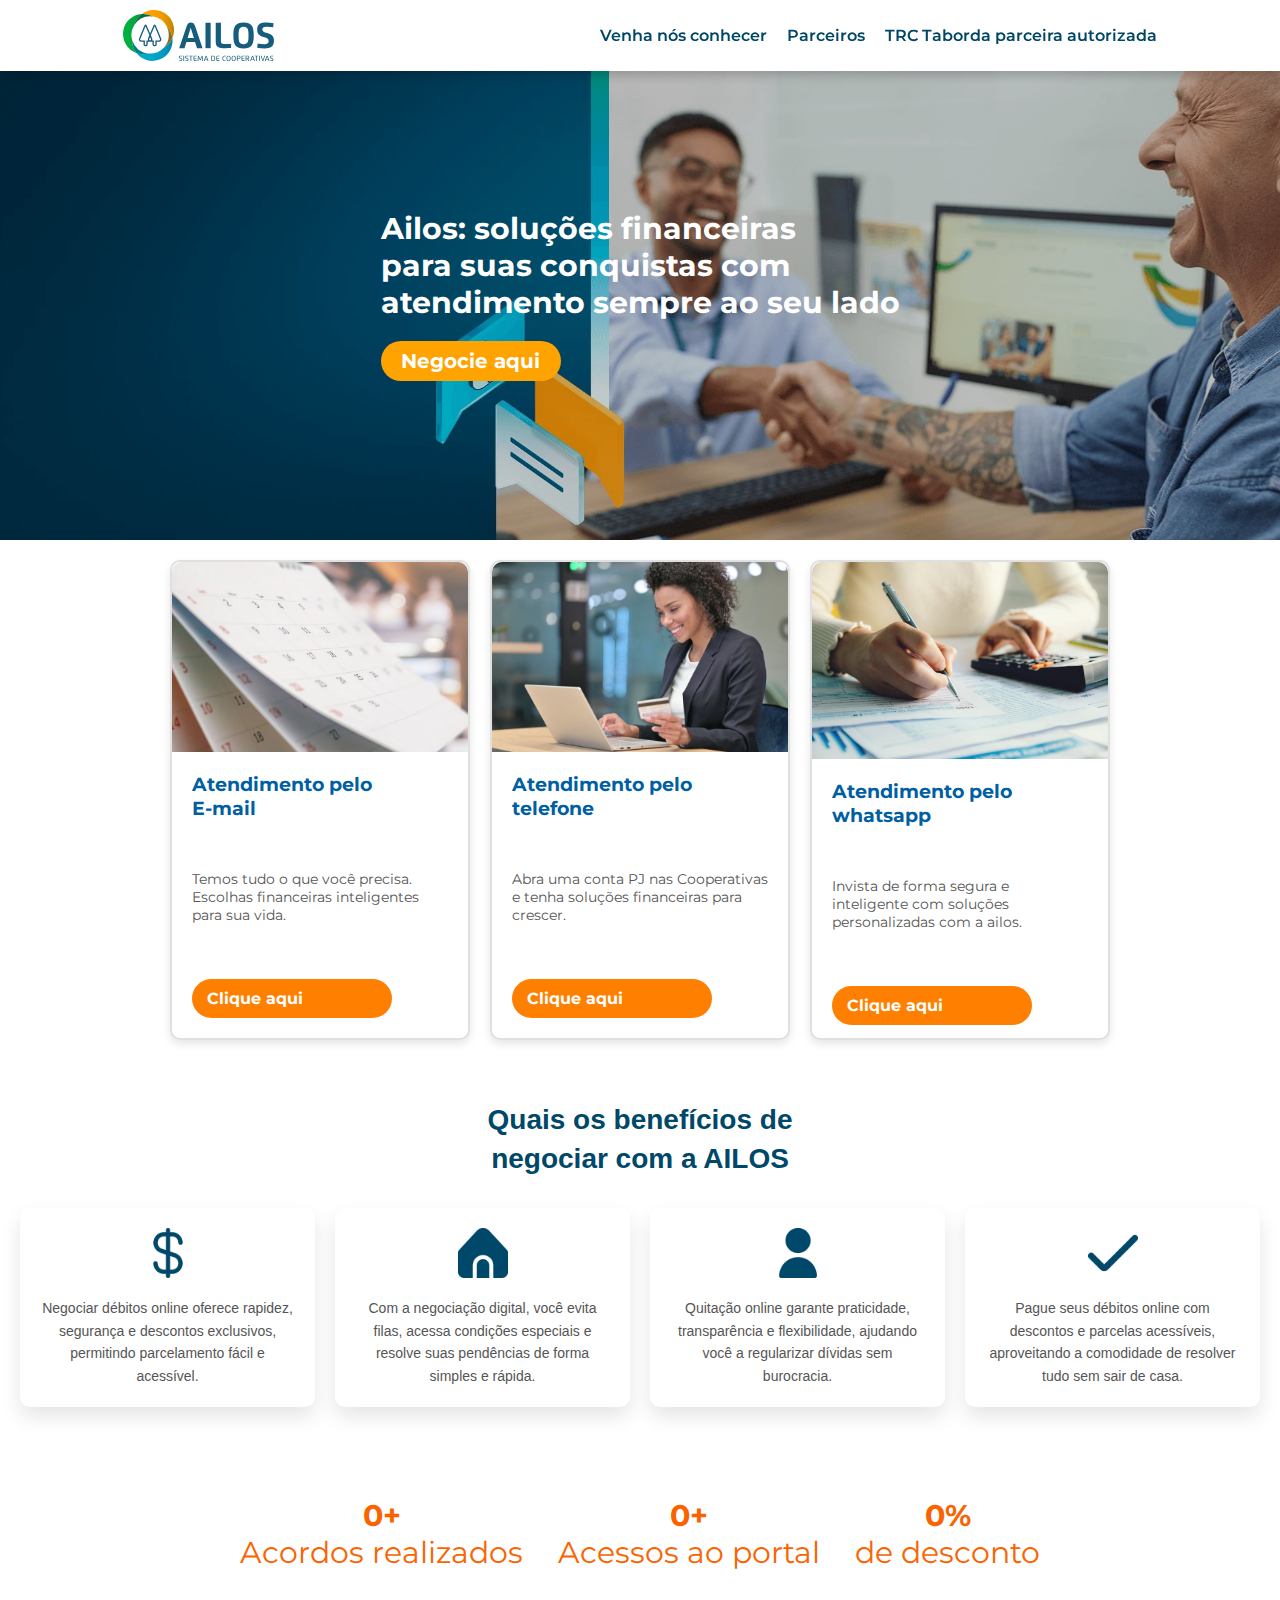
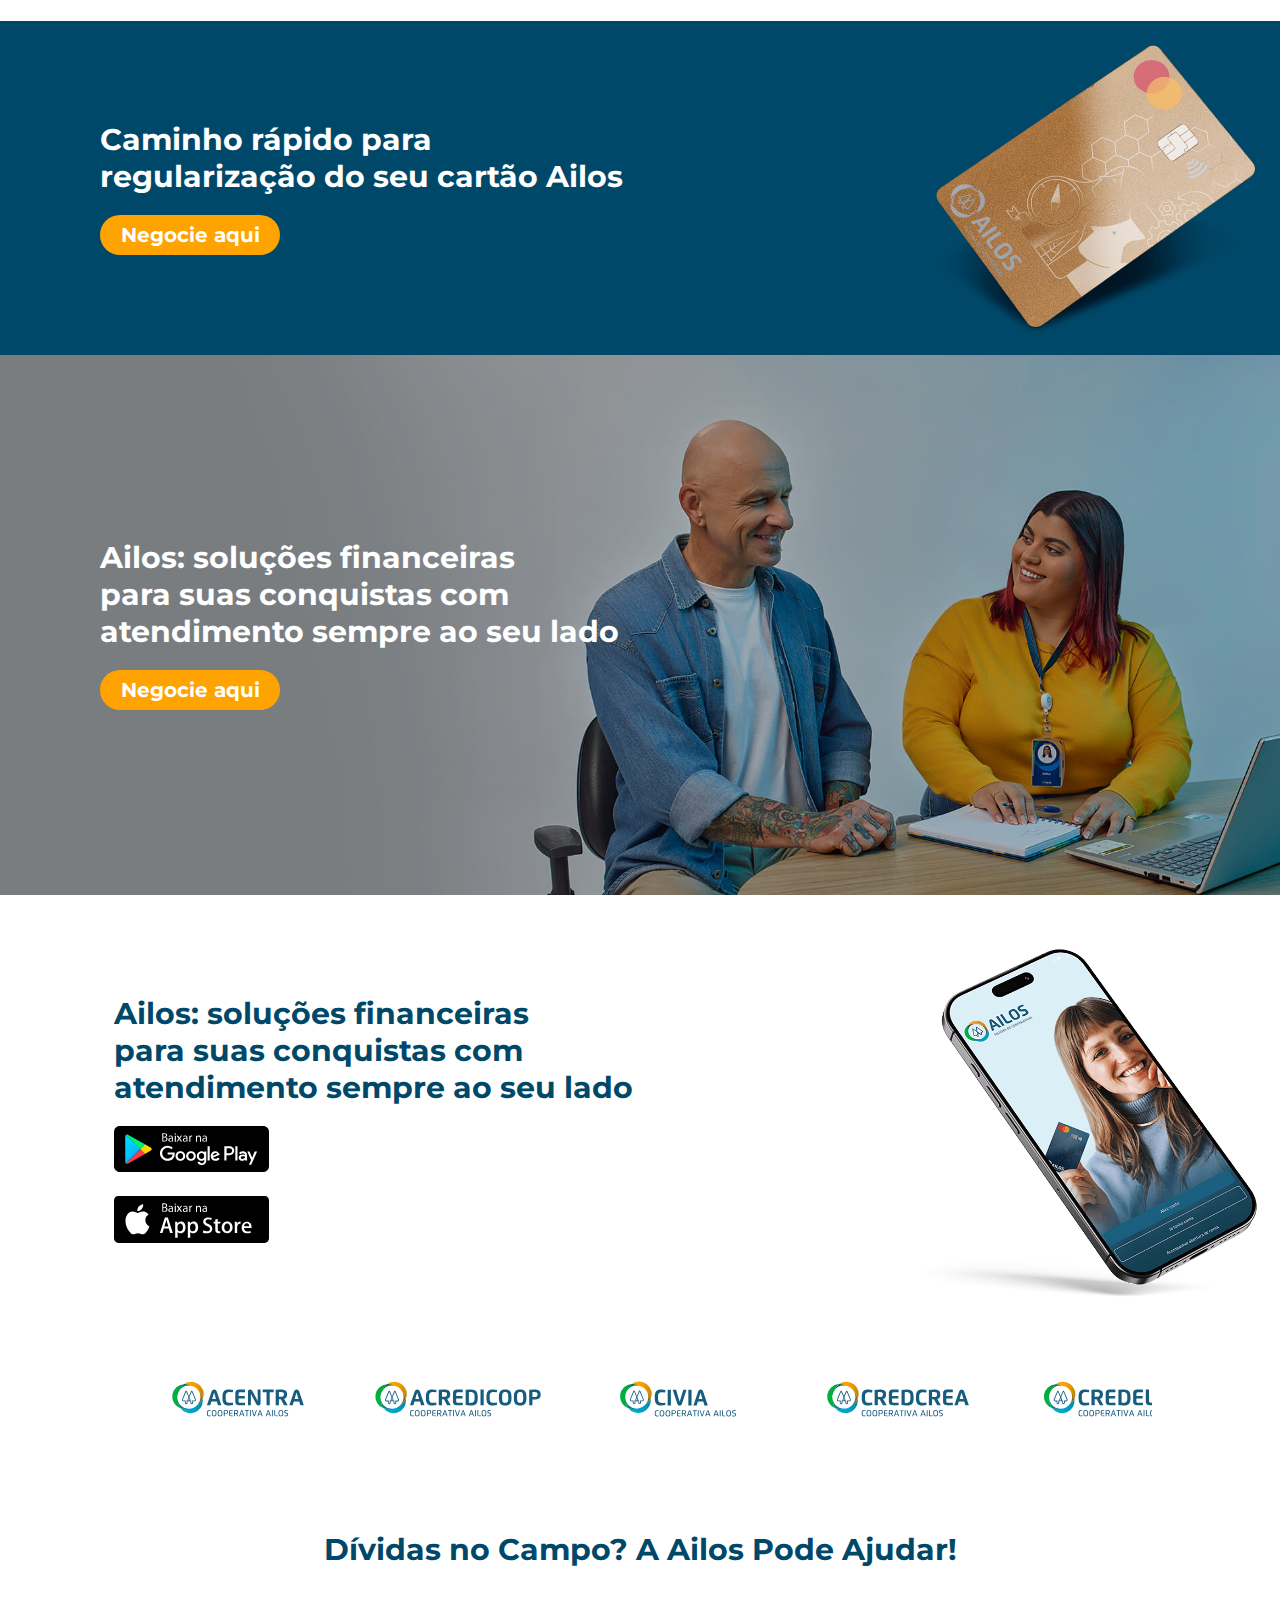
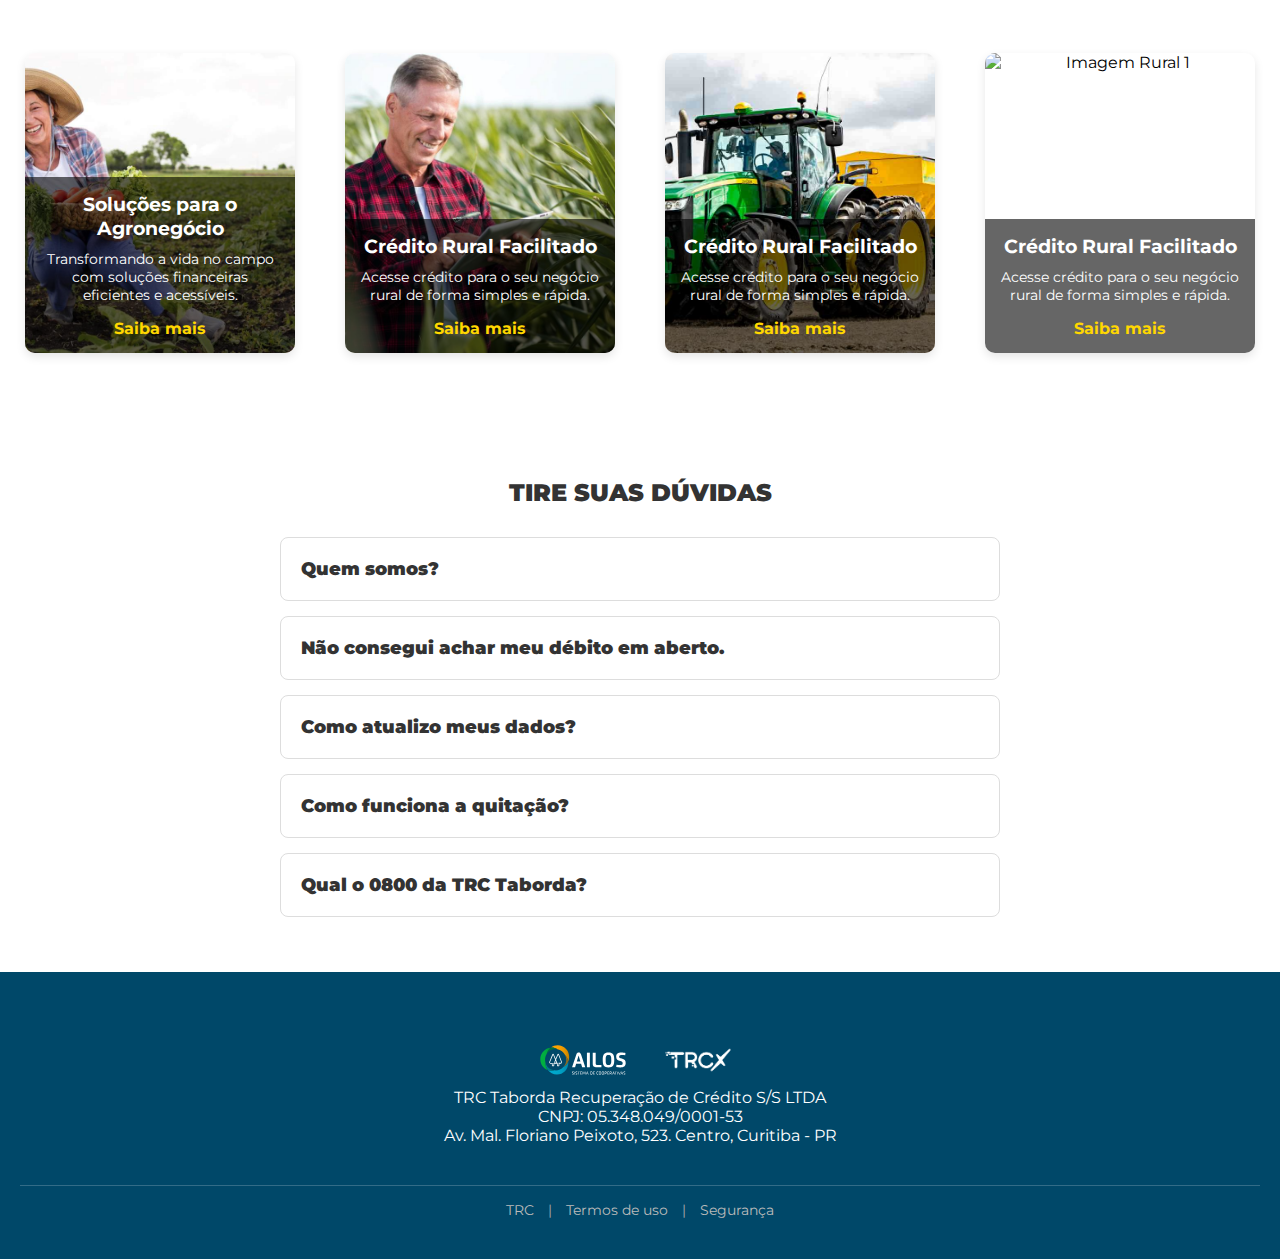
==== index.html @ efb00460 "Add files via upload" ====
<!DOCTYPE html>
<html lang="pt">
<head>
    <meta charset="UTF-8">
    <meta name="viewport" content="width=device-width, initial-scale=1.0">
    <title>Ailos</title>
    <link rel="stylesheet" href="style.css">
</head>
<body>
    <header>
        <nav class="navegation">
            <img src="./imagem/logo-ailos.svg" class="logo">
            <div class="button">
                 <a href="https://trctaborda.com.br/index">Venha nós conhecer</a>
                 <a href="https://trctaborda.com.br/index">Parceiros</a>
                 <a href="https://trctaborda.com.br/index">TRC Taborda parceira autorizada</a>
            </div>
        </nav>

        <div class="topnav">
            <img src="./imagem/logo-ailos.svg" class="logo">
            <a href="javascript:void(0);" class="icon" onclick="openMenu()">☰</a>
        </div>
        
        <div id="myLinks" class="menu-sidebar">
            <a href="javascript:void(0);" class="closebtn" onclick="closeMenu()">×</a>
            <a href="https://trctaborda.com.br/index">Venha nos conhecer</a>
            <a href="https://trctaborda.com.br/index">TRC Taborda parceiro autorizado</a>
            <a href="#">Parceiros</a>
        </div>
        
    </header>
    
    <main>

        <section>
            <div class="banner">
                <img src="./imagem/banner3.jpg" alt="Banner" class="banner-img">
                <div class="text">
                    <h1>Ailos: soluções financeiras<br> para suas conquistas com <br> atendimento sempre ao seu lado</h1>
                    <a href="./login/login.html">Negocie aqui</a>
                </div>
            </div>
        </section>

        <section class="container">
            <div class="box">
                <img src="./imagem/imagem 1.jpg" alt="Imagem 1">
                <h3>Atendimento pelo<br>
                    E-mail</h3>
                <p>Temos tudo o que você precisa. Escolhas financeiras inteligentes para sua vida.</p>
                <a href="#">Clique aqui</a>
            </div>
            <div class="box">
                <img src="./imagem/imagem 2.jpeg" alt="Imagem 2">
                <h3>Atendimento pelo telefone</h3>
                <p>Abra uma conta PJ nas Cooperativas e tenha soluções financeiras para crescer.</p>
                <a href="#">Clique aqui</a>
            </div>
            <div class="box">
                <img src="./imagem/imagem 3.jpg" alt="Imagem 3">
                <h3>Atendimento pelo whatsapp</h3>
                <p>Invista de forma segura e inteligente com soluções personalizadas com a ailos.</p>
                <a href="#">Clique aqui</a>
            </div>
        </section>

        <section class="banner-be">
            <h4>Quais os benefícios de <br> negociar com a AILOS</h4>
            <div class="vantagens-gt">
                <div class="lo1">
                    <div class="img-b">
                        <img src="./imagem/icone4.png">
                    </div>
                    <p>Negociar débitos online oferece rapidez, segurança e <br> descontos exclusivos, permitindo parcelamento fácil e acessível.</p>
                </div>
                <div class="lo1">
                    <div class="img-b">
                        <img  src="./imagem/icone2.png">
                    </div>
                    <p>Com a negociação digital, você evita filas, acessa <br> condições especiais e resolve suas pendências de forma simples e rápida.</p>
                </div>
                <div class="lo1">
                    <div class="img-b">
                        <img src="./imagem/icone3.png">
                    </div>
                    <p>Quitação online garante praticidade, transparência <br> e flexibilidade, ajudando você a regularizar dívidas sem burocracia.</p>
                </div>
                <div class="lo1">
                    <div class="img-b">
                        <img src="./imagem/icone1.png">
                    </div>
                    <p>Pague seus débitos online com descontos e parcelas <br> acessíveis, aproveitando a comodidade de resolver tudo sem sair de casa.</p>
                </div>
            </div>     
        </section>

       
         <section>
            <div class="deal-ailos">
                <div class="deal-ic">
                    <div class="deal-box">
                        <h4 data-number="15000">0+</h4>
                        <p>Acordos realizados</p>
                    </div>
                    <div class="deal-box">
                        <h4 data-number="30000">0+</h4>
                        <p>Acessos ao portal</p>
                    </div>
                    <div class="deal-box">
                        <h4 data-number="50" data-type="percentage">0%</h4>
                        <p>de desconto</p>
                    </div>
                </div>
            </div>
         </section>

        <section class="cartoes">
            <div class="textt">
               <h2>Caminho rápido para<br> regularização do seu cartão Ailos</h2>
                <a href="#site">Negocie aqui</a>
            </div>
            <img src="./imagem/Banner cartao.png">
        </section>

        <section>
            <div class="banner-desp">
                <img src="./imagem/banner emprestimo.jpg" alt="Banner" class="banner-img">
                <div class="texte">
                    <h1>Ailos: soluções financeiras<br> para suas conquistas com <br> atendimento sempre ao seu lado</h1>
                    <a href="#site">Negocie aqui</a>
                </div>
            </div>
        </section>

        <section>
            <div class="banner-mobile">
                <img src="./imagem/ailos emprestimo mobile.jpg" alt="Banner" class="banner-img">
                <div class="texte">
                    <h1>Ailos: soluções financeiras<br> para suas conquistas com <br> atendimento sempre ao seu lado</h1>
                    <a href="#site">Negocie aqui</a>
                </div>
            </div>
        </section>

        <section>
            <div class="banner-app">
                <div class="textte">
                    <h1>Ailos: soluções financeiras<br> para suas conquistas com <br> atendimento sempre ao seu lado</h1>
                    <a href="https://play.google.com/store/apps/details?id=br.coop.cecred.cecredmobile&hl=pt_BR"> 
                        <img src="imagem/googleplay.svg">
                    </a>
                    <a href="https://apps.apple.com/br/app/ailos-cooperativas-de-cr%C3%A9dito/id942967288">
                        <img src="imagem/appstore.svg">
                    </a>
                </div>
                <img src="./imagem/celular app.png" alt="Banner" class="banner-img">
            </div>
        </section>

        <section class="carousel-container">
            <div class="carousel" id="carousel">
                <img src="./imagem/ailos 1.svg">
                <img src="./imagem/ailos 2.svg">
                <img src="./imagem/ailos 3.svg">
                <img src="./imagem/ailos 4.svg">
                <img src="./imagem/ailos 5.svg">
                <img src="./imagem/ailos 6.svg">
                <img src="./imagem/ailos 7.svg">
                <img src="./imagem/ailos 8.svg">
                <img src="./imagem/ailos 9.svg">
                <img src="./imagem/ailos 10.svg">
                <img src="./imagem/ailos 11.svg">
                <img src="./imagem/ailos 12.svg">
                <!-- Duplicação para efeito infinito -->
                <img src="./imagem/ailos 1.svg">
                <img src="./imagem/ailos 2.svg">
                <img src="./imagem/ailos 3.svg">
                <img src="./imagem/ailos 4.svg">
                <img src="./imagem/ailos 5.svg">
                <img src="./imagem/ailos 6.svg">
                <img src="./imagem/ailos 7.svg">
                <img src="./imagem/ailos 8.svg">
                <img src="./imagem/ailos 9.svg">
                <img src="./imagem/ailos 10.svg">
                <img src="./imagem/ailos 11.svg">
                <img src="./imagem/ailos 12.svg">
            </div>
        </section>
        <section class="rural-section">
            <h5>Dívidas no Campo? A Ailos Pode Ajudar!</h5>
            <div class="rural">
                <div class="rural1">
                    <img src="./imagem/rural 2.jpg" alt="Imagem Rural 2">
                    <div class="overlay">
                        <h3>Soluções para o Agronegócio</h3>
                        <p>Transformando a vida no campo com soluções financeiras eficientes e acessíveis.</p>
                        <a href="#">Saiba mais</a>
                    </div>
                </div>
                <div class="rural2">
                    <img src="./imagem/rural 1.jpg" alt="Imagem Rural 1">
                    <div class="overlay">
                        <h3>Crédito Rural Facilitado</h3>
                        <p>Acesse crédito para o seu negócio rural de forma simples e rápida.</p>
                        <a href="#">Saiba mais</a>
                    </div>
                </div>
                <div class="rural3">
                    <img src="./imagem/trator1.png" alt="Imagem Rural 1">
                    <div class="overlay">
                        <h3>Crédito Rural Facilitado</h3>
                        <p>Acesse crédito para o seu negócio rural de forma simples e rápida.</p>
                        <a href="#">Saiba mais</a>
                    </div>
                </div>
                <div class="rural4">
                    <img src="./imagem/trator.png" alt="Imagem Rural 1">
                    <div class="overlay">
                        <h3>Crédito Rural Facilitado</h3>
                        <p>Acesse crédito para o seu negócio rural de forma simples e rápida.</p>
                        <a href="#">Saiba mais</a>
                    </div>
                </div>
            </div>
        </section>
        
        <section id="button-ft">
            <h4 class="button-ti"><strong>Tire suas dúvidas</strong></h4>
            
            <button class="button-pt" onclick="showContente('bt2')">
                <h2 class="txt-bu-ti"><strong>Quem somos?</strong></h2>
                <div id="bt2" class="bt-content">
                    <span class="txt-button"><strong>A TRC Taborda atua há mais de 15 anos no mercado de financeiras.</strong></span>
                </div>
            </button>
        
            <button class="button-pt" onclick="showContente('bt3')">
                <h2 class="txt-bu-ti"><strong>Não consegui achar meu débito em aberto.</strong></h2>
                <div id="bt3" class="bt-content">
                    <span class="txt-button"><strong>Entre em contato com os nossos canais de atendimento acima, e verifique seu saldo em aberto.</strong></span>
                </div>
            </button>
        
            <button class="button-pt" onclick="showContente('bt4')">
                <h2 class="txt-bu-ti"><strong>Como atualizo meus dados?</strong></h2>
                <div id="bt4" class="bt-content">
                    <span class="txt-button"><strong>Entre em contato com os nossos canais de atendimento acima, e atualize seus dados com nossos especialistas.</strong></span>
                </div>
            </button>
        
            <button class="button-pt" onclick="showContente('bt5')">
                <h2 class="txt-bu-ti"><strong>Como funciona a quitação?</strong></h2>
                <div id="bt5" class="bt-content">
                    <span class="txt-button"><strong>Nós temos proposta para pagamento a vista. Entre em contato com nossos canais de atendimento acima e verifique com nossos especialistas.</strong></span>
                </div>
            </button>
        
            <button class="button-pt" onclick="showContente('bt6')">
                <h2 class="txt-bu-ti"><strong>Qual o 0800 da TRC Taborda?</strong></h2>
                <div id="bt6" class="bt-content">
                    <span class="txt-button"><strong>Nosso 0800 se encontra na caixinha acima.</strong></span>
                </div>
            </button>
        </section>
    </main>

    <footer>
        <section class="footer-container">
            <div class="footer-section">
                <div class="footer-logos">
                    <img src="./imagem/ailos rodape.svg" alt="Logo 1" >
                    <img src="./imagem/TRCX.png" alt="Logo 2">
                </div>
                <p>TRC Taborda Recuperação de Crédito S/S LTDA</p>
                <p>CNPJ: 05.348.049/0001-53</p>
                <p>Av. Mal. Floriano Peixoto, 523. Centro, Curitiba - PR</p>
            </div>
        </section>
        
        <section class="footer-bottom">
            <p><a href="https://trctaborda.com.br/">TRC</a> | <a href="https://trctaborda.com.br/termos-de-uso">Termos de uso</a> | <a href="https://trctaborda.com.br/politica-de-privacidade">Segurança</a></p>
        </section>
    </footer> 

    <script src="./javascript/index.js"></script>
</body>
</html>
---- style.css ----
@import url('https://fonts.googleapis.com/css2?family=Montserrat:ital,wght@0,100..900;1,100..900&display=swap');

* {
    margin: 0;
    padding: 0;
    box-sizing: border-box;
}

body {
    padding: 0;
    width: 100%;
    overflow-x: hidden;
}

.navegation{
    display: flex;
    justify-content: space-around;
    align-items: center;
    gap: 100px;
    padding: 10px;
    box-shadow: 0 4px 10px rgba(0, 0, 0, 0.2);
    position: fixed;
    z-index: 1000;
    background-color: #fff;
    width: 100%;
}

.logo{
    width: 12%;
}

.button {
    display: flex;
    gap: 20px;
}

.navegation a{
    text-decoration: none;
    font-weight: 600;
    color: #004666;
    font-family: 'Montserrat', Arial, sans-serif;

}

.navegation a:hover{
    color: #df9200;
    transition: 0.3s;
}


.banner {
    position: relative;
    display: flex;
    align-items: center;
    justify-content: center;
    color: white;
    height: 60vh;
    overflow: hidden;
    padding-top: 50px;
}

.banner img {
    position: absolute;
    width: 100%;
    height: 100%;
    object-fit: cover;
    z-index: -1;
}

/* Filtro escuro na imagem */
.banner::before {
    content: '';
    position: absolute;
    top: 0;
    left: 0;
    width: 100%;
    height: 100%;
    background-color: rgba(0, 0, 0, 0.2); /* Cor preta com opacidade */
    z-index: 0;
}

.text {
    display: flex;
    flex-direction: column;
    gap: 20px;
    color: #fff;
    font-family: 'Montserrat', Arial, sans-serif;
    padding: 100px;
    z-index: 1; /* Garante que o texto e os links apareçam sobre a imagem e o filtro */
}

.text h1 {
    font-size: 30px;
}

.text a {
    display: flex;
    color: #fff;
    border-radius: 20px;
    background-color: #ffa300;
    text-decoration: none;
    width: 180px;
    height: 40px;
    align-items: center;
    justify-content: center;
    font-weight: bold;
    font-size: 20px;
}

.text a:hover {
    background-color: #0e9bdd;
}

.banner-be {
    padding: 40px 20px;
    text-align: center;
    border-radius: 10px;
}

.banner-be h4 {
    font-family: 'Arial', sans-serif;
    font-size: 28px;
    font-weight: 600;
    color: #004869;
    margin-bottom: 30px;
    line-height: 1.4;
}

.vantagens-gt {
    display: grid;
    grid-template-columns: repeat(auto-fit, minmax(250px, 1fr));
    gap: 20px;
    justify-items: center;
}

.lo1 {
    background-color: #ffffff;
    padding: 20px;
    border-radius: 10px;
    box-shadow: 0 10px 20px rgba(0, 0, 0, 0.1);
    width: 100%;
    text-align: center;
    transition: transform 0.3s ease-in-out;
}

.lo1:hover {
    transform: translateY(-10px);
}

.img-b img {
    max-width: 50px;
    margin-bottom: 15px;
}

.lo1 p {
    font-family: 'Arial', sans-serif;
    font-size: 14px;
    color: #555;
    line-height: 1.6;
}

.lo1 p br {
    display: none; 
}


.cartoes{
    display: flex;
    align-items: center;
    justify-content: space-between;
    background-color: #004869;
    gap: 150px;
}

.cartoes img{
    width: 30%;
    transition: transform 0.5s ease;
}

.cartoes img:hover{
    transform: rotateY(360deg);
    transition: 1.0s;
}

.textt{
    display: flex;
    flex-direction: column;
    gap: 20px;
    color: #fff;
    font-family: 'Montserrat', Arial, sans-serif;
    padding: 100px;
}


.textt h2{
    font-size: 30px;
}

.textt a{
    display: flex;
    color: #fff;
    border-radius: 20px;
    background-color: #ffa300;
    text-decoration: none;
    width: 180px;
    height: 40px;
    align-items: center;
    justify-content: center;
    font-weight: bold;
    font-size: 20px;
}

.textt a:hover{
    background-color: #0e9bdd;
    transition: 0.3s;
}


footer {
    background: #004869;
    color: #fff;
    padding: 40px 20px;
    font-family: 'Montserrat', Arial, sans-serif;
  }
  
  .footer-container {
    display: flex;
    flex-wrap: wrap;
    justify-content: space-between;
    max-width: 1200px;
    text-align: center;
    margin: auto;
    padding-bottom: 20px;
  }
  
  .footer-section {
    flex: 1;
    min-width: 250px;
    margin: 20px;
  }
  
  .footer-section h3 {
    font-size: 16px;
    margin-bottom: 10px;
    color: #f39c12;
  }
  
  .footer-section ul {
    list-style: none;
    padding: 0;
  }
  
  .footer-section ul li {
    margin: 6px 0;
  }
  
  .footer-section ul li a {
    color: #bbb;
    text-decoration: none;
    transition: 0.3s;
  }
  
  .footer-section ul li a:hover {
    color: #f39c12;
  }
  
  .footer-logos {
    display: flex;
    justify-content: center;
    gap: 15px;
    align-items: center;
  }
  
  .footer-logos img {
    width: 100px;
    height: auto;
    transition: transform 0.3s ease-in-out;
  }
  
  .footer-logos img:hover {
    transform: scale(1.1);
  }
  
  .footer-bottom {
    text-align: center;
    padding-top: 15px;
    border-top: 1px solid rgba(255, 255, 255, 0.2);
    font-size: 14px;
    color: #aaa;
  }
  
  .footer-bottom a {
    color: #bbb;
    text-decoration: none;
    margin: 0 10px;
    transition: 0.3s;
  }
  
  .footer-bottom a:hover {
    color: #f39c12;
  }
  .carousel-container {
    position: relative;
    width: 80%;
    margin: auto;
    overflow: hidden;
}
.carousel {
    display: flex;
    transition: transform 0.5s ease-in-out;
    will-change: transform;
}
.carousel img {
    width: 200px;
    margin: 10px;
    border-radius: 10px;
    flex-shrink: 0;
}

.container {
    display: flex;
    flex-wrap: wrap;
    justify-content: center;
    align-items: center;
    gap: 20px;
    padding: 20px;
    font-family: 'Montserrat', Arial, sans-serif;

}
.box {
    background: white;
    border-radius: 10px;
    overflow: hidden;
    box-shadow: 0 4px 8px rgba(0, 0, 0, 0.1);
    text-align: left;
    border: 2px solid #e0e0e0;
    width: 300px;
    height: 480px;
    min-width: 300px;
    display: flex;
    flex-direction: column;
}
.box img {
    width: 100%;
    height: 200px;
    object-fit: cover;
    border-top-left-radius: 10px;
    border-top-right-radius: 10px;
}
.box-content {
    padding: 20px;
}
.box h3 {
    color: #005fa3;
    margin: 0 0 10px;
    font-size: 1.2em;
    padding: 20px;
}
.box p {
    color: #555;
    font-size: 14px;
    margin-bottom: 15px;
    padding: 20px;

}
.box a {
    display: inline-block;
    padding: 10px 15px;
    background-color: #ff7f00;
    color: #fff;
    border-radius: 40px;
    text-decoration: none;
    font-weight: bold;
    font-family: 'Montserrat', Arial, sans-serif;
    display: flex;
    width: 200px;
    margin: 20px;

}
.box a:hover {
    background-color: #004869;
    color: white;
    transition: 0.3s;
}

.rural-section {
    padding: 40px 0;
    text-align: center;
    font-family: 'Montserrat', Arial, sans-serif;

}

.rural {
    display: flex;
    justify-content: center;
    align-items: center;
    gap: 50px;
    flex-wrap: wrap;
    margin-top: 20px;
    transition: transform 0.3s ease; 
    padding: 25px;

}

.rural1, .rural2, .rural3, .rural4 {
    position: relative;
    flex: 1;
    max-width: 40%; 
    height: 300px;  
    border-radius: 10px;
    overflow: hidden;
    box-shadow: 0 4px 10px rgba(0, 0, 0, 0.1);
    margin-bottom: 20px; 
    transition: transform 0.3s ease;  

}

.rural1 img, .rural2 img, .rural3 img, .rural4 img {
    width: 100%;
    height: 100%;
    object-fit: cover;  
    display: block;
    transition: transform 0.3s ease;  
}

.overlay {
    position: absolute;
    bottom: 0;
    left: 0;
    right: 0;
    background: rgba(0, 0, 0, 0.6);
    color: white;
    padding: 15px;
    text-align: center;
    width: 100%;
}

.overlay h3 {
    font-size: 1.2rem;
    margin-bottom: 10px;
    font-weight: bold;
}

.overlay p {
    font-size: 0.9rem;
    margin-bottom: 15px;
}

.overlay a {
    color: #ffd700;
    font-weight: bold;
    text-decoration: none;
    font-size: 1rem;
    transition: color 0.3s ease;
}

.overlay a:hover {
    color: #004869;
}

.rural1:hover, .rural2:hover, .rural3:hover, .rural4:hover {
    transform: scale(1.05); 
    transition: 1.0s;
}

.rural1:hover img, .rural2:hover img, .rural3:hover img, .rural4:hover img {
    transform: scale(1.1);  
    transition: 1.0s;

}

.rural-section h5{
    color: #004869;
    font-size: 30px;
    font-family: 'Montserrat', Arial, sans-serif;
    padding: 40px;

}


.deal-ailos {
    display: flex;
    align-items: center;
    justify-content: center;
    height: auto;
    padding: 50px;
    /* box-shadow: -1px 3px 13px -6px; */
}

.deal-ic {
    display: flex;
    justify-content: center;
    align-items: center;
    color: white;
    font-size: 30px;
    gap: 35px;
    height: auto;
    flex-wrap: wrap;
    text-align: center;
}

.deal-box {
    color: #fa6300;
    border-radius: 25px;
    font-family: 'Montserrat', Arial, sans-serif;

}

.deal-box:hover{
    color: #004869;
}


::-webkit-scrollbar {
    width: 12px; 
    height: 12px; 
}

::-webkit-scrollbar-thumb {
    background-color: #f39c12; 
}

::-webkit-scrollbar-track {
    background-color: #f1f1f1; 
}

::-webkit-scrollbar-thumb:hover {
    background-color: #004869;
}

.banner-desp {
    position: relative;
    display: flex;
    align-items: center;
    justify-content: space-between;
    color: white;
    height: 60vh;
    overflow: hidden;
}

.banner-desp img {
    position: absolute;
    width: 100%;
    height: 100%;
    object-fit: cover;
    z-index: -1;
}

.banner-desp::before {
    content: '';
    position: absolute;
    top: 0;
    left: 0;
    width: 100%;
    height: 100%;
    background-color: rgba(0, 0, 0, 0.2); 
}

.texte {
    display: flex;
    flex-direction: column;
    gap: 20px;
    color: #fff;
    font-family: 'Montserrat', Arial, sans-serif;
    padding: 100px;
    z-index: 1; 
}

.texte h1 {
    font-size: 30px;
}

.texte a {
    display: flex;
    color: #fff;
    border-radius: 20px;
    background-color: #ffa300;
    text-decoration: none;
    width: 180px;
    height: 40px;
    align-items: center;
    justify-content: center;
    font-weight: bold;
    font-size: 20px;
}

.texte a:hover {
    background-color: #0e9bdd;
}

.banner-mobile {
    position: relative;
    display: flex;
    align-items: center;
    justify-content: center;
    color: white;
    height: 60vh;
    overflow: hidden;
}

.banner-mobile img {
    position: absolute;
    width: 100%;
    height: 100%;
    object-fit: cover;
    z-index: -1;
}

.banner-mobile::before {
    content: '';
    position: absolute;
    top: 0;
    left: 0;
    width: 100%;
    height: 100%;
    background-color: rgba(0, 0, 0, 0.2); 
}

.banner-app{
    display: flex;
    align-items: center;
    justify-content: center;
    background-color: #fff;
    gap: 150px;
}

.banner-app img{
    width: 30%;
    transition: transform 0.5s ease;
}

.textte{
    display: flex;
    flex-direction: column;
    gap: 20px;
    color: #004869;
    font-family: 'Montserrat', Arial, sans-serif;
    padding: 100px;
}


.textte h1{
    font-size: 30px;
}
/* 
.textte a{
    display: flex;
    color: #fff;
    border-radius: 20px;
    background-color: #ffa300;
    text-decoration: none;
    width: 180px;
    height: 40px;
    align-items: center;
    justify-content: center;
    font-weight: bold;
    font-size: 20px;
} */

.textte a:hover{
    transform: scale(1.05); 
    transition: 1.0s;
}

.banner-app img{
    transition: transform 0.5s ease;

}


.banner-app img:hover {
    transform: scale(1.1);
    transition: transform 0.3s ease;
} 

/* Estilizando a seção de botão */
#button-ft {
    padding: 40px;
    border-radius: 10px;
    max-width: 800px;
    margin: 0 auto;
    font-family: 'Montserrat', Arial, sans-serif;

}

.button-ti {
    text-align: center;
    margin-bottom: 30px;
    font-size: 24px;
    color: #333;
    font-weight: bold;
    text-transform: uppercase;
}

.button-pt {
    width: 100%;
    background-color: #ffffff;
    border: 1px solid #ddd;
    padding: 20px;
    margin-bottom: 15px;
    border-radius: 8px;
    text-align: left;
    cursor: pointer;
    transition: all 0.3s ease;
}

.button-pt:hover {
    background-color: #f0f0f0;
    border-color: #ccc;
}

.txt-bu-ti {
    font-size: 18px;
    font-weight: bold;
    color: #333;
    font-family: 'Montserrat', Arial, sans-serif;

}

.bt-content {
    display: none;
    margin-top: 10px;
    font-size: 14px;
    color: #555;
}

.txt-button {
    font-size: 16px;
    color: #333;
    font-family: 'Montserrat', Arial, sans-serif;

}

.bt-content.show {
    display: block;
}

button:focus {
    outline: none;
    box-shadow: 0 0 5px #fa6300;
}

.topnav {
    background-color: #ffffff; 
    overflow: hidden;
    display: flex;
    justify-content: space-between;
    align-items: center;
    padding: 10px;
    position: fixed;
    z-index: 1000;
    width: 100%; 
  }
  
  .icon {
    font-size: 30px;
    color: #fa6300;
    cursor: pointer;
    text-decoration: none; 
    border: none;
    background: none; 
    outline: none; 
  }
  
  .menu-sidebar {
    height: 100%;
    width: 250px; 
    position: fixed;
    top: 0;
    left: -250px; 
    background-color: #fa6300;
    overflow-x: hidden;
    transition: left 0.4s ease-in-out, opacity 0.4s ease-in-out; 
    padding-top: 60px;
    display: flex;
    flex-direction: column;
    gap: 15px;
    z-index: 1000;
    opacity: 0; 
    visibility: hidden; 
  }
  
  .menu-sidebar a {
    padding: 10px 20px;
    text-decoration: none;
    font-size: 20px;
    color: #fff;
    display: block;
    transition: 0.3s;
    font-family: "Montserrat", sans-serif;
  }
  
  .closebtn {
    font-size: 36px;
    color: #fa6300;
    text-align: center;
    cursor: pointer;
  }
  
  .menu-sidebar.open {
    left: 0; 
    opacity: 1; 
    visibility: visible; 
  }
  

@media (min-width:1300px){
    .topnav{
        display: none;
    }

    .banner-mobile{
        display: none;
    }

}

@media (min-width: 1025px) and (max-width:1299px){
    .topnav{
        display: none;
    }

    .banner-mobile{
        display: none;
    }

  
}

@media  (min-width: 769px) and (max-width:1024px){
    .topnav{
        display: none;
    }

    .banner-mobile{
        display: none;
    }
    
    
}

@media (max-width: 768px) {
    .rural {
        flex-direction: column;
        align-items: center;
    }

    .rural1, .rural2, .rural3, .rural4 {
        max-width: 80%;
        height: 250px;  
    }

    .box {
        width: 100%;
    }

    #button-ft {
        padding: 20px;
    }

    .button-ti {
        font-size: 20px;
    }

    .button-pt {
        padding: 15px;
    }

    .txt-bu-ti {
        font-size: 16px;
    }

    #button-ft {
        padding: 20px;
    }

    .button-ti {
        font-size: 20px;
    }

    .button-pt {
        padding: 15px;
    }

    .txt-bu-ti {
        font-size: 16px;
    }

    .navegation{
        display: none;
    }

    .cartoes{
        flex-direction: column;
    }

    .cartoes img{
        width: 100%;
    }

    .banner-desp{
        display: none;
    }

    .banner-app{
        flex-direction: column;
    }

    .banner-app img{
        width: 100%;
    }

}

@media (max-width: 480px) {
    .text{
        padding: 35px;
    }

    .textt{
        padding: 35px;
    }

    .texte{
        padding: 35px;
    }

    .textte{
        padding: 35px;
    }

    .textte a{
        padding: 35px;
    }
}
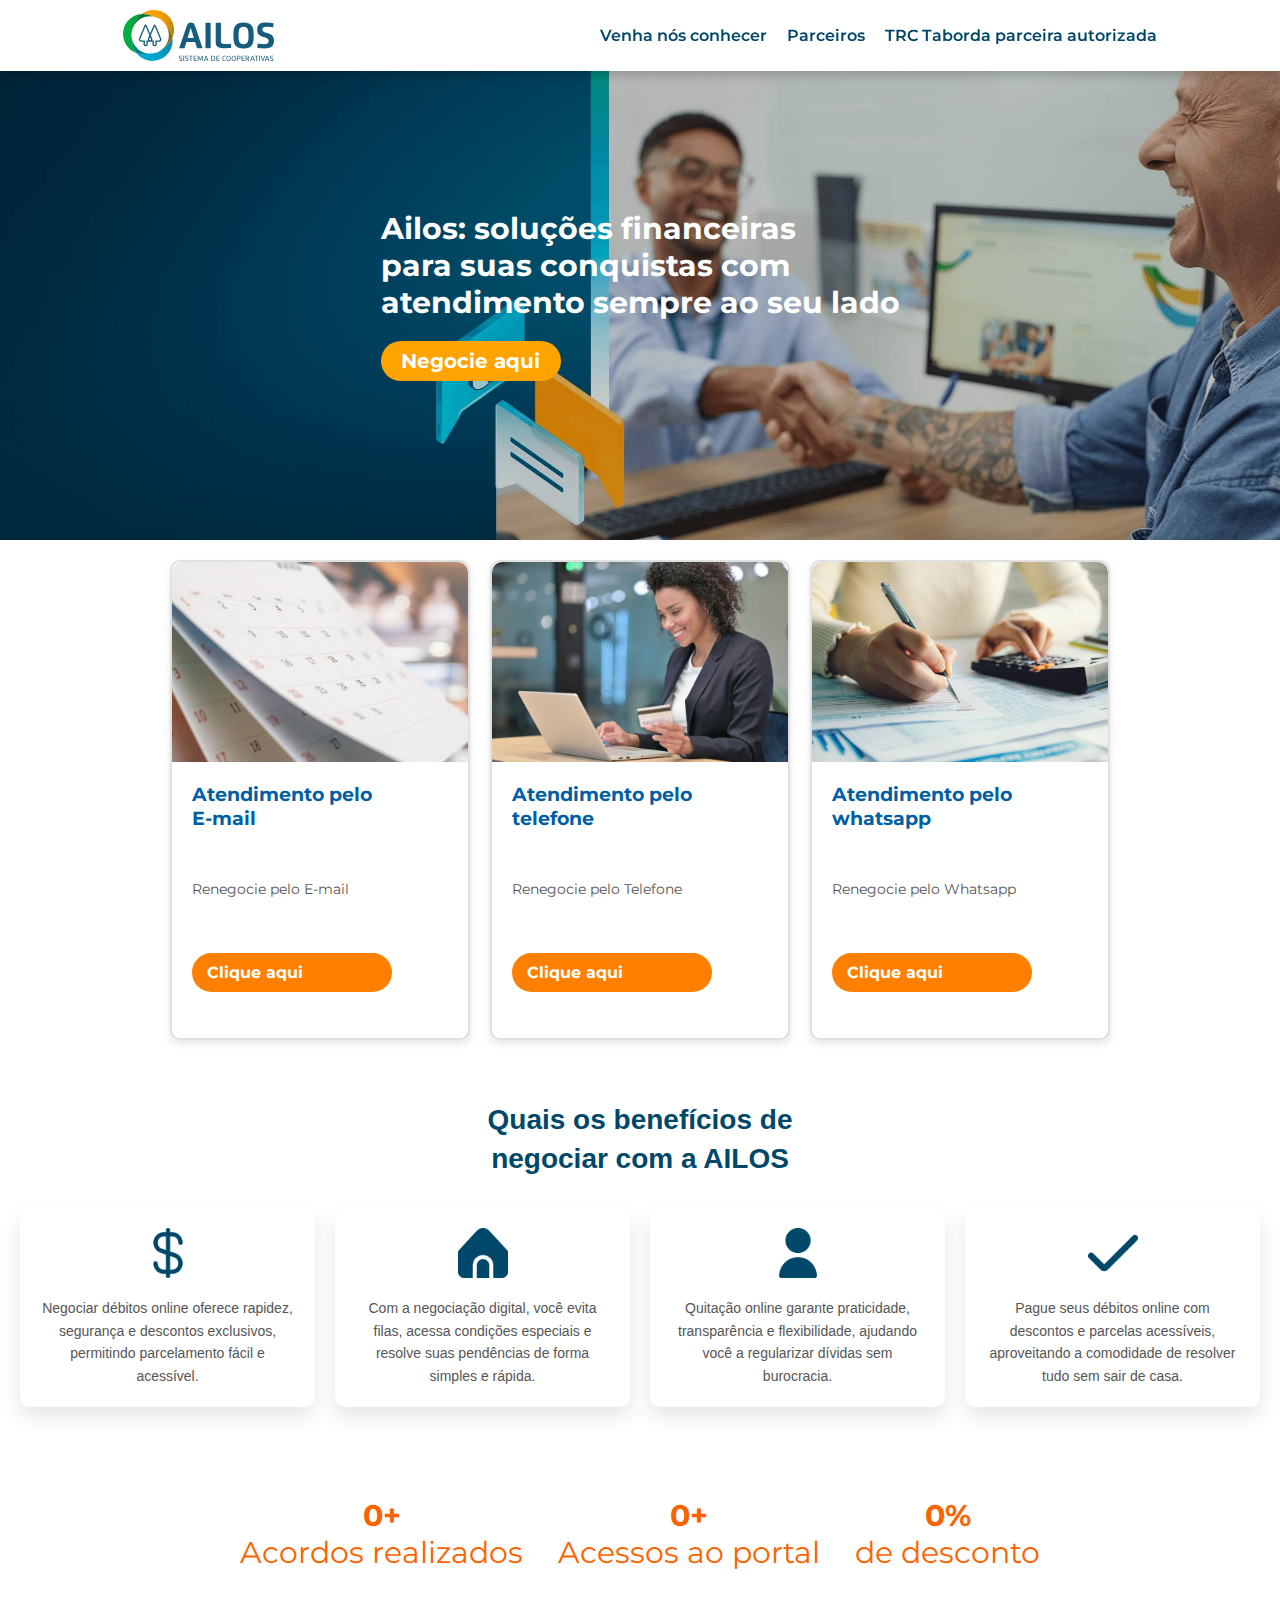
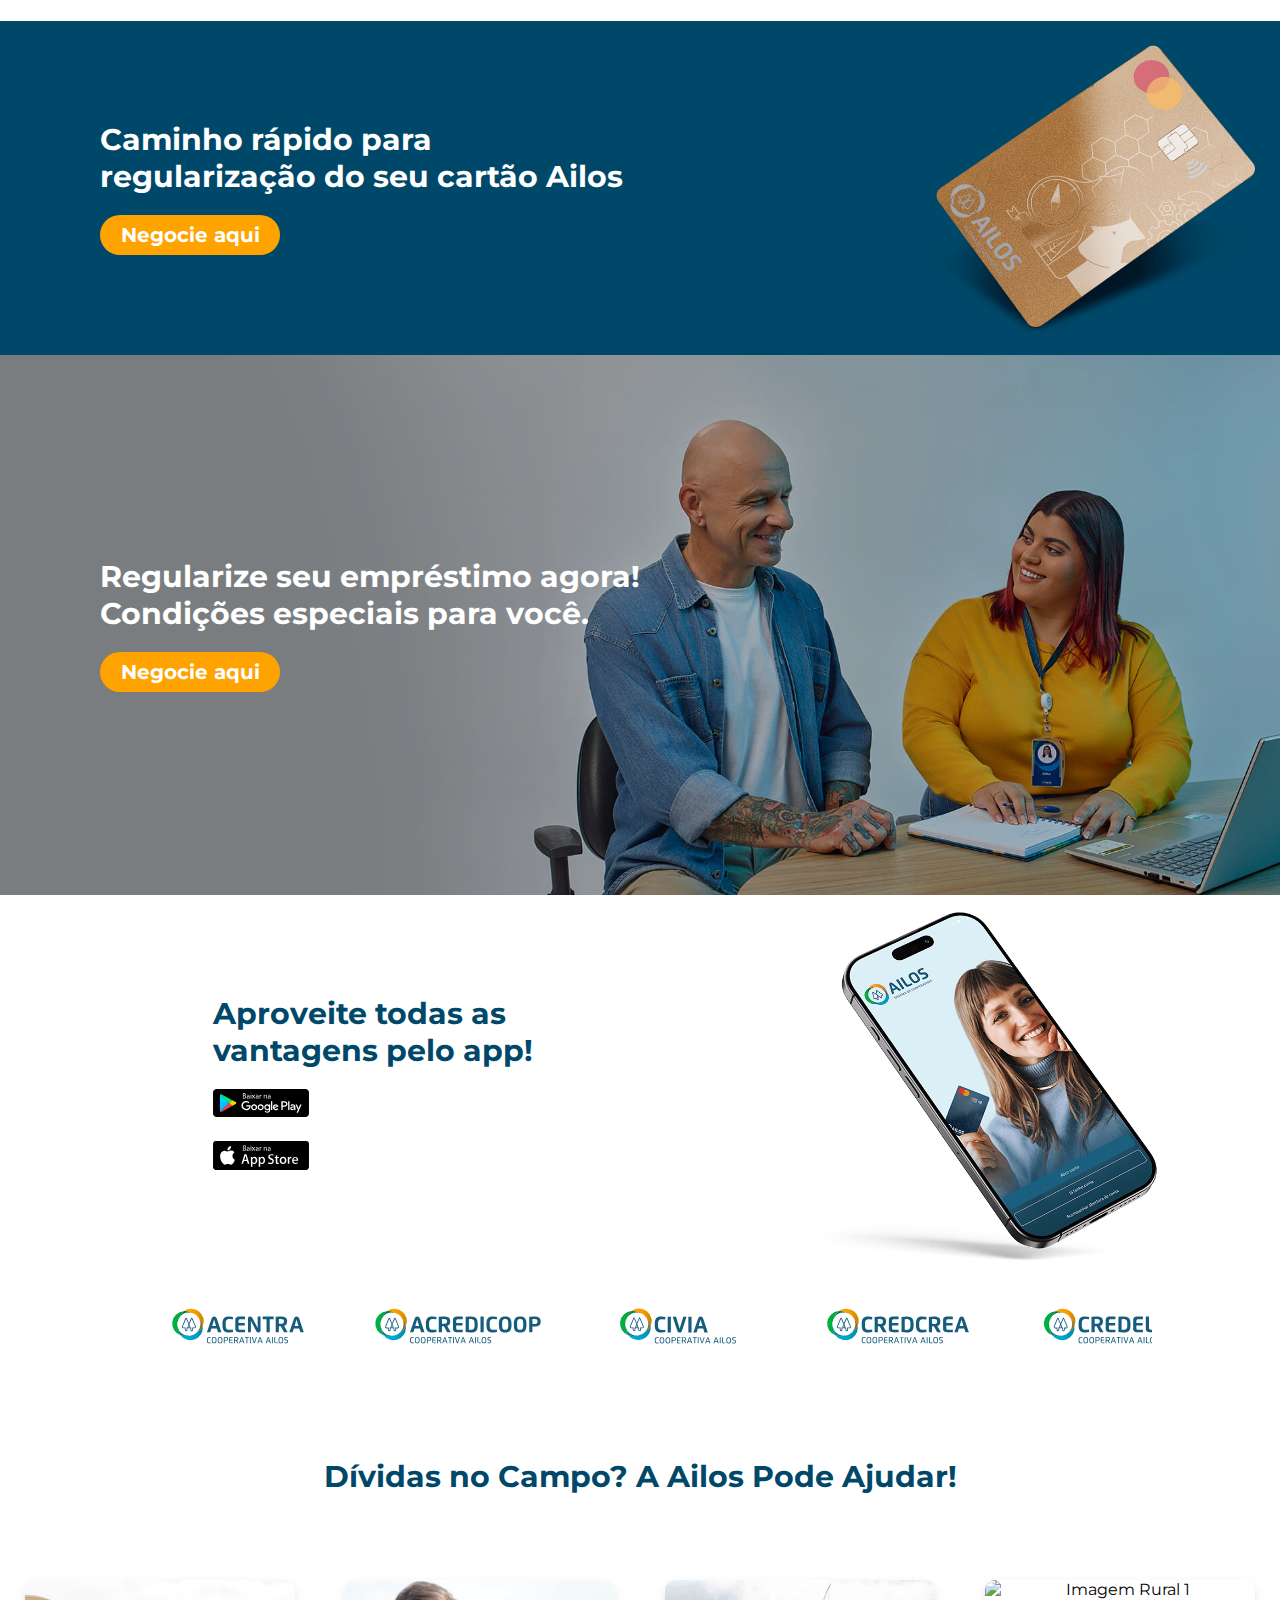
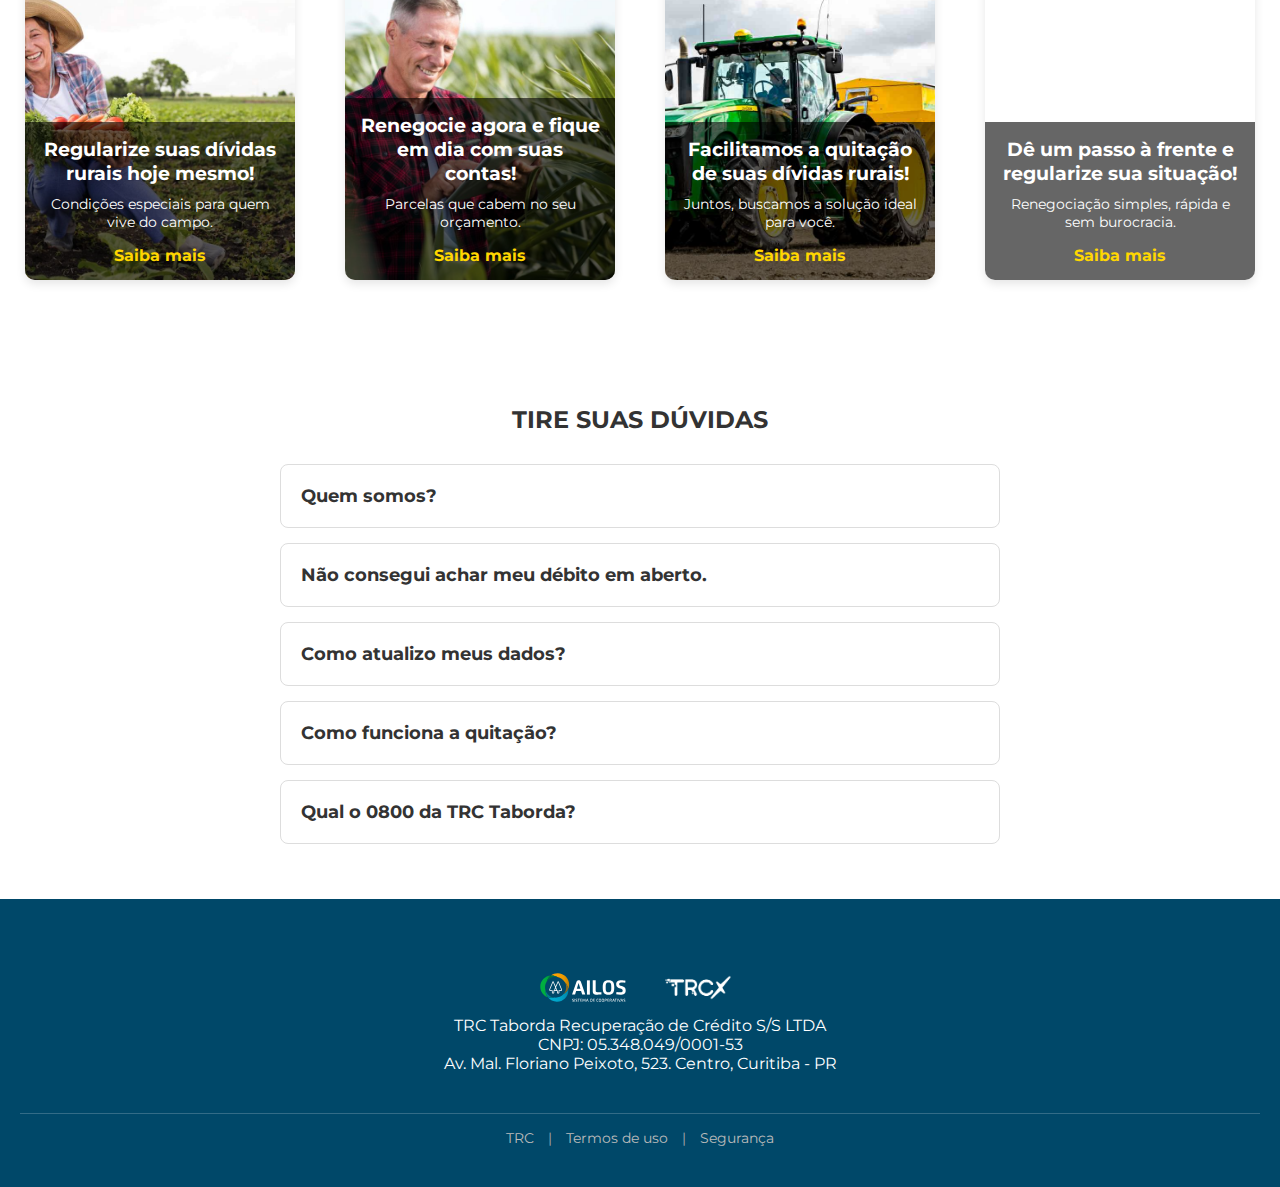
==== commit b49165cd: "Add files via upload" ====
--- a/index.html
+++ b/index.html
@@ -38,7 +38,8 @@
                 <img src="./imagem/banner3.jpg" alt="Banner" class="banner-img">
                 <div class="text">
                     <h1>Ailos: soluções financeiras<br> para suas conquistas com <br> atendimento sempre ao seu lado</h1>
-                    <a href="./login/login.html">Negocie aqui</a>
+                    <a href="./login/login.html">Negocie aqui
+                    </a>
                 </div>
             </div>
         </section>
@@ -48,20 +49,20 @@
                 <img src="./imagem/imagem 1.jpg" alt="Imagem 1">
                 <h3>Atendimento pelo<br>
                     E-mail</h3>
-                <p>Temos tudo o que você precisa. Escolhas financeiras inteligentes para sua vida.</p>
-                <a href="#">Clique aqui</a>
+                <p>Renegocie pelo E-mail</p>
+                <a href="mail:atendimento.ailos@trcmail.com.br">Clique aqui</a>
             </div>
             <div class="box">
                 <img src="./imagem/imagem 2.jpeg" alt="Imagem 2">
                 <h3>Atendimento pelo telefone</h3>
-                <p>Abra uma conta PJ nas Cooperativas e tenha soluções financeiras para crescer.</p>
-                <a href="#">Clique aqui</a>
+                <p>Renegocie pelo Telefone</p>
+                <a href="tel:+08009419835">Clique aqui</a>
             </div>
             <div class="box">
                 <img src="./imagem/imagem 3.jpg" alt="Imagem 3">
                 <h3>Atendimento pelo whatsapp</h3>
-                <p>Invista de forma segura e inteligente com soluções personalizadas com a ailos.</p>
-                <a href="#">Clique aqui</a>
+                <p>Renegocie pelo Whatsapp</p>
+                <a href="https://api.whatsapp.com/send/?phone=554130220412&text&type=phone_number&app_absent=0">Clique aqui</a>
             </div>
         </section>
 
@@ -127,7 +128,8 @@
             <div class="banner-desp">
                 <img src="./imagem/banner emprestimo.jpg" alt="Banner" class="banner-img">
                 <div class="texte">
-                    <h1>Ailos: soluções financeiras<br> para suas conquistas com <br> atendimento sempre ao seu lado</h1>
+                    <h1>Regularize seu empréstimo agora!<br>
+                         Condições especiais para você.</h1>
                     <a href="#site">Negocie aqui</a>
                 </div>
             </div>
@@ -137,7 +139,8 @@
             <div class="banner-mobile">
                 <img src="./imagem/ailos emprestimo mobile.jpg" alt="Banner" class="banner-img">
                 <div class="texte">
-                    <h1>Ailos: soluções financeiras<br> para suas conquistas com <br> atendimento sempre ao seu lado</h1>
+                    <h1>Regularize seu empréstimo agora!<br>
+                         Condições especiais para você.</h1>
                     <a href="#site">Negocie aqui</a>
                 </div>
             </div>
@@ -146,7 +149,8 @@
         <section>
             <div class="banner-app">
                 <div class="textte">
-                    <h1>Ailos: soluções financeiras<br> para suas conquistas com <br> atendimento sempre ao seu lado</h1>
+                    <h1>Aproveite todas as<br>
+                        vantagens pelo app!</h1>
                     <a href="https://play.google.com/store/apps/details?id=br.coop.cecred.cecredmobile&hl=pt_BR"> 
                         <img src="imagem/googleplay.svg">
                     </a>
@@ -193,33 +197,33 @@
                 <div class="rural1">
                     <img src="./imagem/rural 2.jpg" alt="Imagem Rural 2">
                     <div class="overlay">
-                        <h3>Soluções para o Agronegócio</h3>
-                        <p>Transformando a vida no campo com soluções financeiras eficientes e acessíveis.</p>
-                        <a href="#">Saiba mais</a>
+                        <h3>Regularize suas dívidas rurais hoje mesmo!</h3>
+                        <p>Condições especiais para quem vive do campo.</p>
+                        <a href="https://api.whatsapp.com/send/?phone=554130220412&text&type=phone_number&app_absent=0">Saiba mais</a>
                     </div>
                 </div>
                 <div class="rural2">
                     <img src="./imagem/rural 1.jpg" alt="Imagem Rural 1">
                     <div class="overlay">
-                        <h3>Crédito Rural Facilitado</h3>
-                        <p>Acesse crédito para o seu negócio rural de forma simples e rápida.</p>
-                        <a href="#">Saiba mais</a>
+                        <h3>Renegocie agora e fique em dia com suas contas!</h3>
+                        <p>Parcelas que cabem no seu orçamento.</p>
+                        <a href="./login/login.html">Saiba mais</a>
                     </div>
                 </div>
                 <div class="rural3">
                     <img src="./imagem/trator1.png" alt="Imagem Rural 1">
                     <div class="overlay">
-                        <h3>Crédito Rural Facilitado</h3>
-                        <p>Acesse crédito para o seu negócio rural de forma simples e rápida.</p>
-                        <a href="#">Saiba mais</a>
+                        <h3>Facilitamos a quitação de suas dívidas rurais!</h3>
+                        <p>Juntos, buscamos a solução ideal para você.</p>
+                        <a href="https://api.whatsapp.com/send/?phone=554130220412&text&type=phone_number&app_absent=0">Saiba mais</a>
                     </div>
                 </div>
                 <div class="rural4">
                     <img src="./imagem/trator.png" alt="Imagem Rural 1">
                     <div class="overlay">
-                        <h3>Crédito Rural Facilitado</h3>
-                        <p>Acesse crédito para o seu negócio rural de forma simples e rápida.</p>
-                        <a href="#">Saiba mais</a>
+                        <h3>Dê um passo à frente e regularize sua situação!</h3>
+                        <p>Renegociação simples, rápida e sem burocracia.</p>
+                        <a href="https://api.whatsapp.com/send/?phone=554130220412&text&type=phone_number&app_absent=0">Saiba mais</a>
                     </div>
                 </div>
             </div>
--- a/style.css
+++ b/style.css
@@ -688,7 +688,7 @@
     margin-bottom: 30px;
     font-size: 24px;
     color: #333;
-    font-weight: bold;
+    font-weight: 500;
     text-transform: uppercase;
 }
 
@@ -711,7 +711,7 @@
 
 .txt-bu-ti {
     font-size: 18px;
-    font-weight: bold;
+    font-weight: 500;
     color: #333;
     font-family: 'Montserrat', Arial, sans-serif;
 
@@ -932,4 +932,10 @@
     .textte a{
         padding: 35px;
     }
-}
+
+    
+.logo{
+    width: 12%;
+}
+
+}
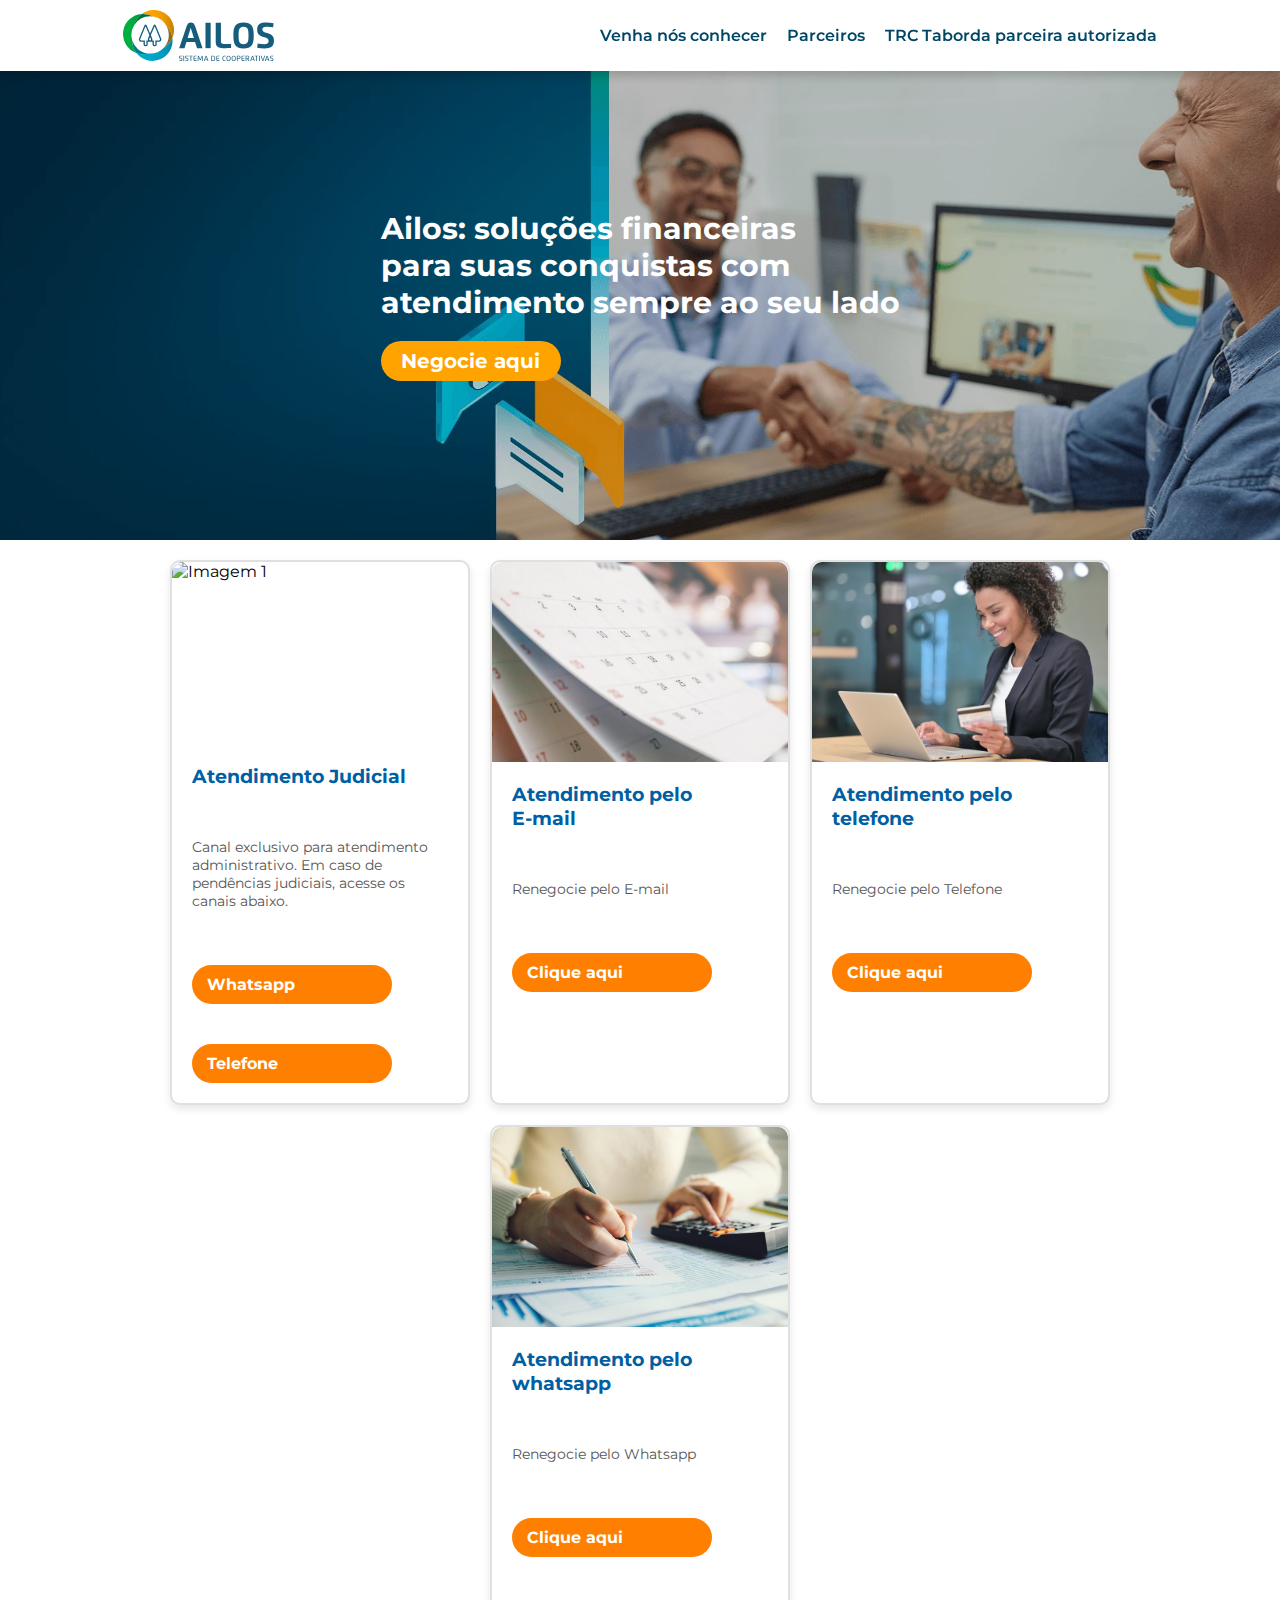
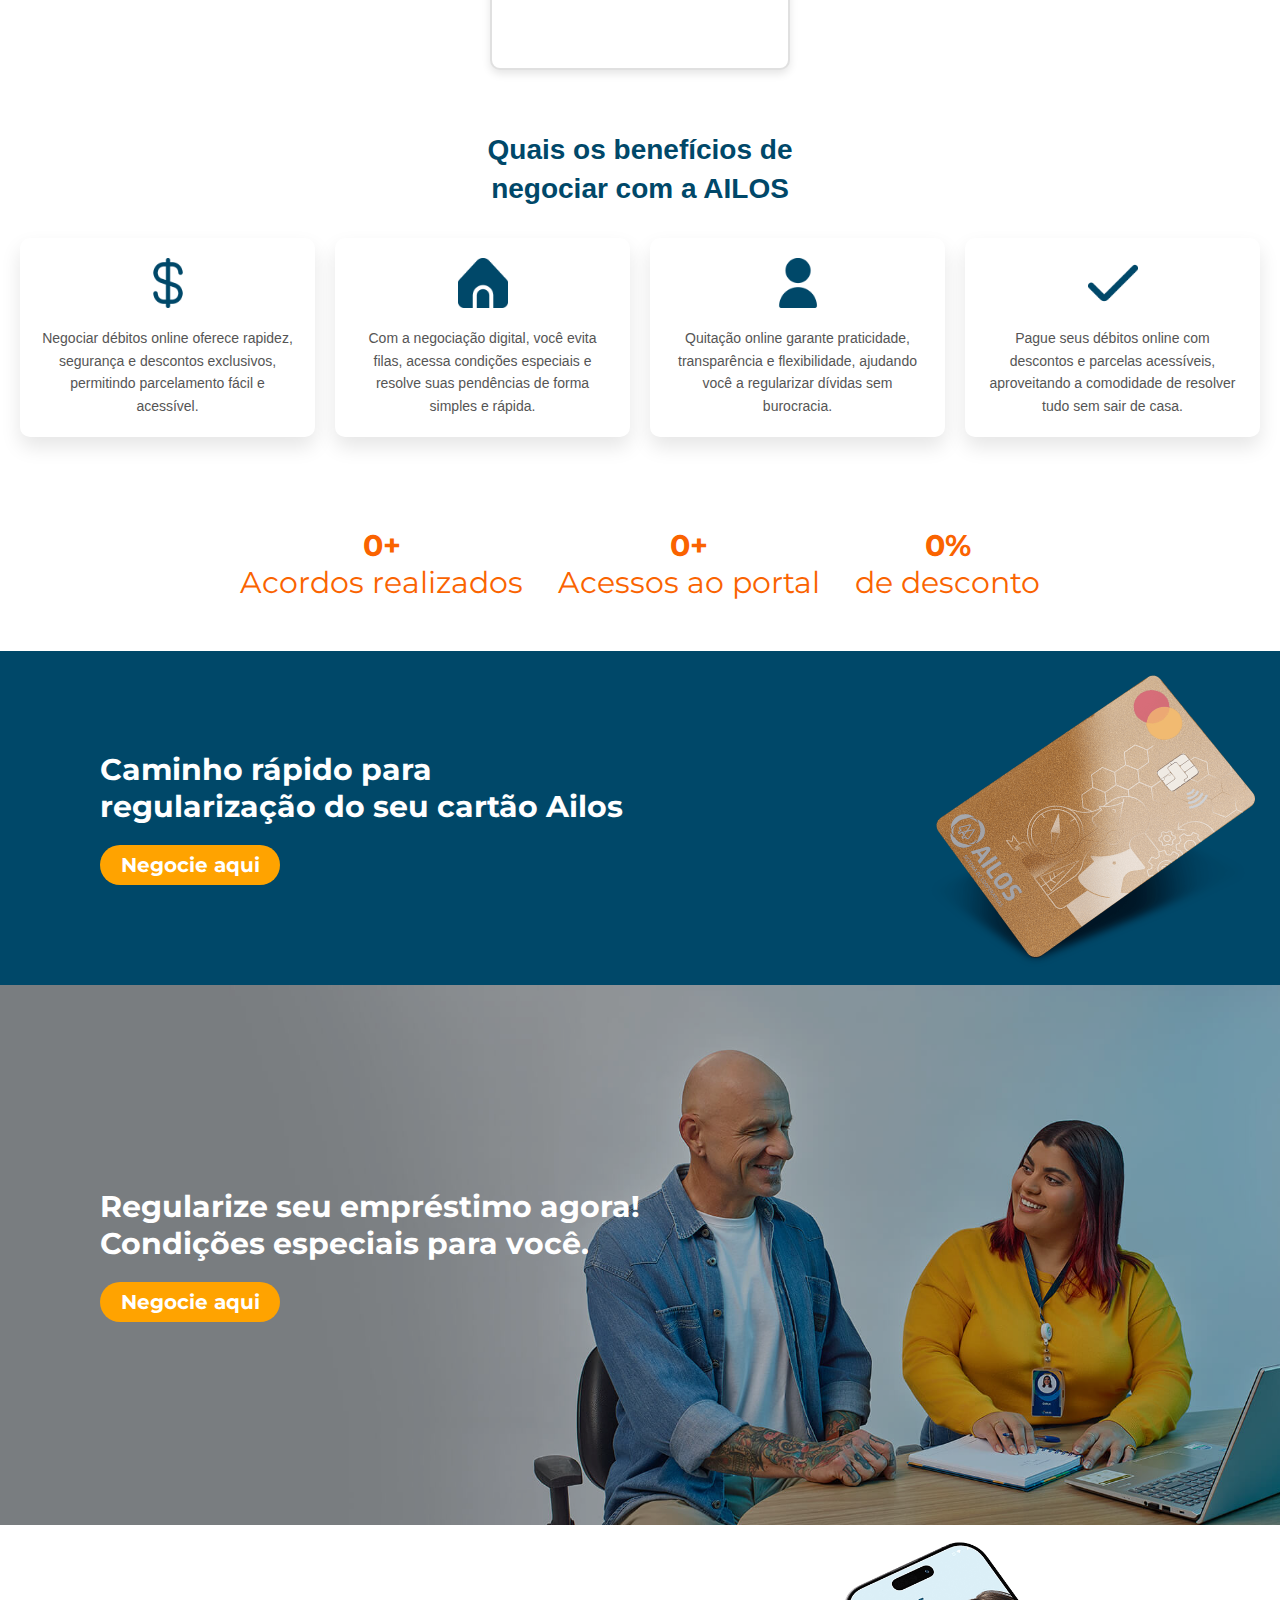
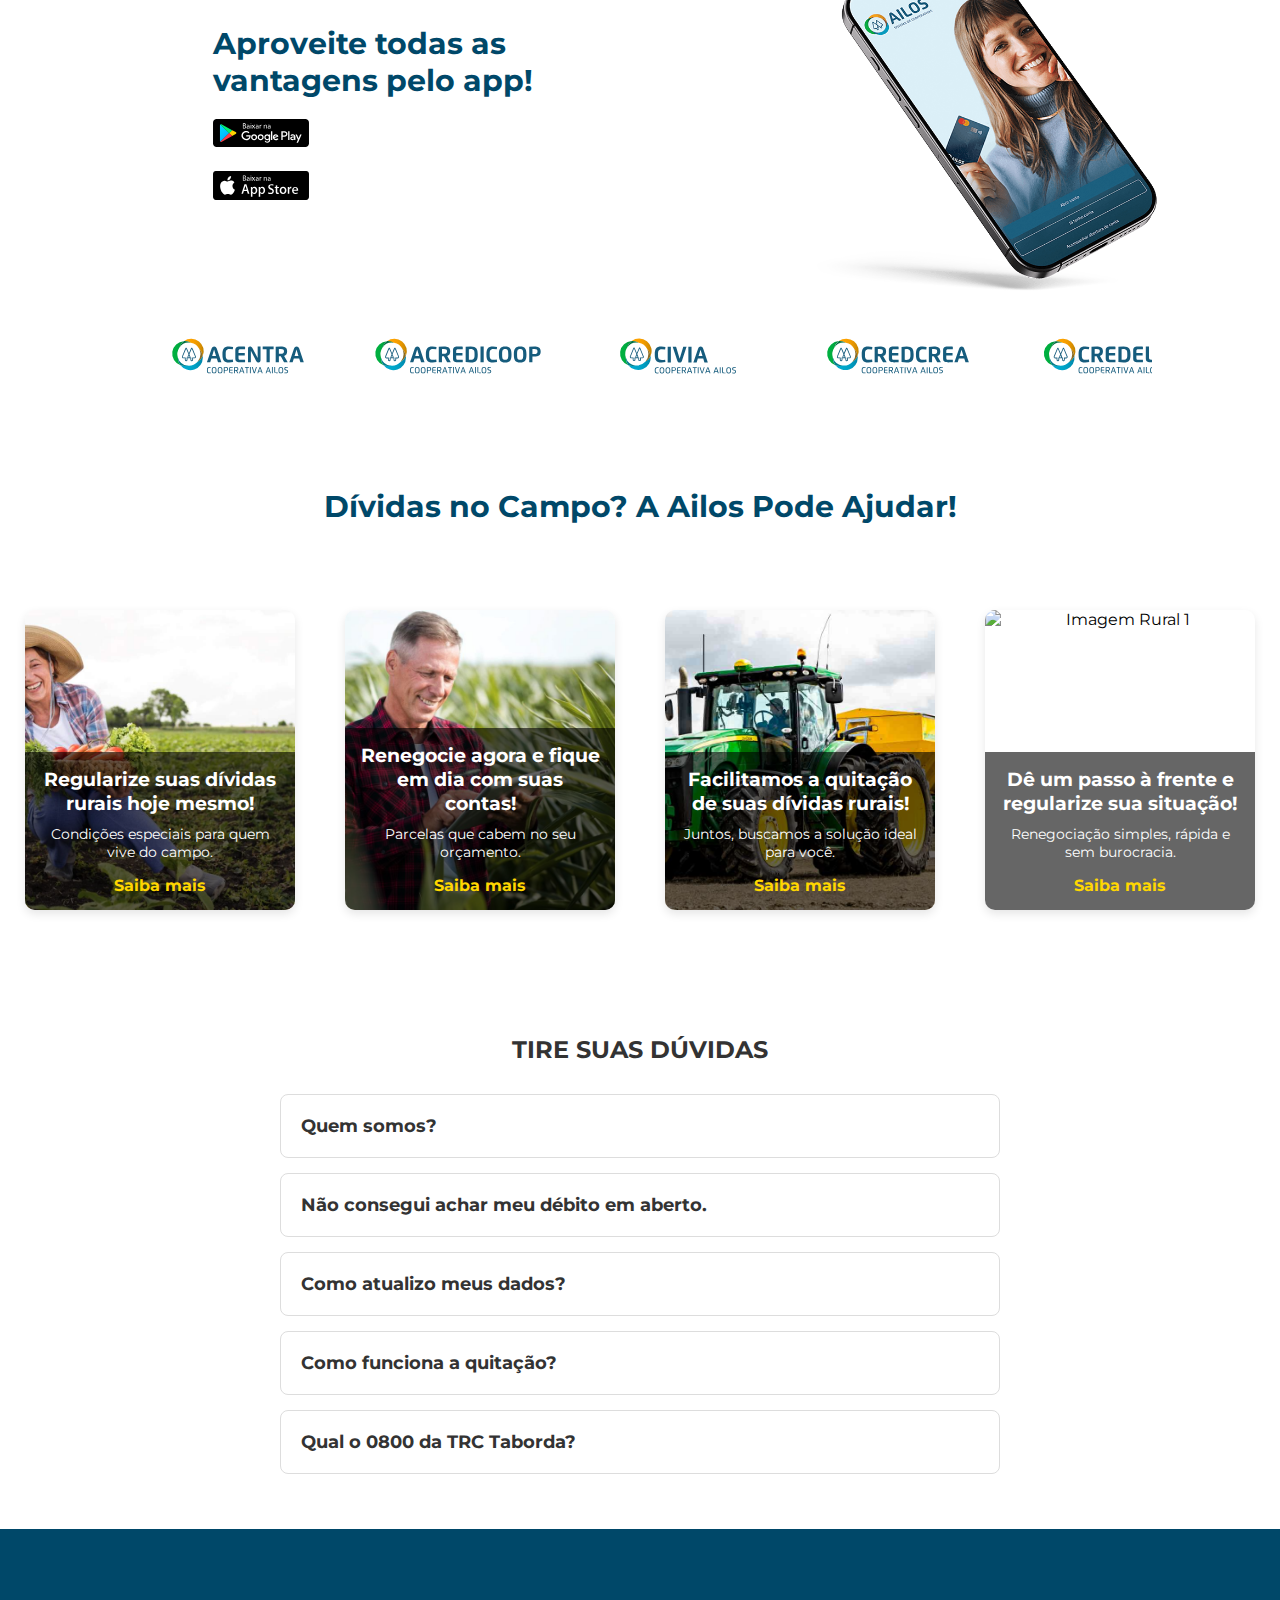
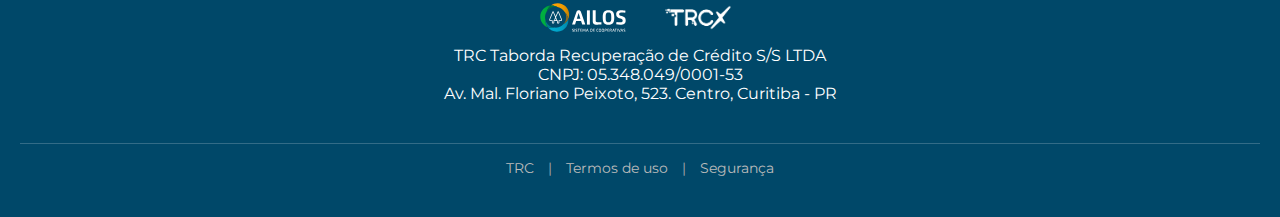
==== commit 5b5fb3c3: "Add files via upload" ====
--- a/index.html
+++ b/index.html
@@ -45,6 +45,13 @@
         </section>
 
         <section class="container">
+            <div class="box">
+                <img src="./imagem/jud 2.jpg" alt="Imagem 1">
+                <h3>Atendimento Judicial</h3>
+                <p>Canal exclusivo para atendimento administrativo. Em caso de pendências judiciais, acesse os canais abaixo.</p>
+                <a href="https://api.whatsapp.com/send/?phone=554130220412&text&type=phone_number&app_absent=0">Whatsapp</a>
+                <a href="tel:+08009419835">Telefone</a>
+            </div>
             <div class="box">
                 <img src="./imagem/imagem 1.jpg" alt="Imagem 1">
                 <h3>Atendimento pelo<br>
--- a/style.css
+++ b/style.css
@@ -67,7 +67,6 @@
     z-index: -1;
 }
 
-/* Filtro escuro na imagem */
 .banner::before {
     content: '';
     position: absolute;
@@ -75,7 +74,7 @@
     left: 0;
     width: 100%;
     height: 100%;
-    background-color: rgba(0, 0, 0, 0.2); /* Cor preta com opacidade */
+    background-color: rgba(0, 0, 0, 0.2); 
     z-index: 0;
 }
 
@@ -86,7 +85,7 @@
     color: #fff;
     font-family: 'Montserrat', Arial, sans-serif;
     padding: 100px;
-    z-index: 1; /* Garante que o texto e os links apareçam sobre a imagem e o filtro */
+    z-index: 1; 
 }
 
 .text h1 {
@@ -327,6 +326,95 @@
     font-family: 'Montserrat', Arial, sans-serif;
 
 }
+
+.containerr{
+    display: flex;
+    flex-wrap: wrap;
+    flex-direction: column;
+    justify-content: center;
+    align-items: center;
+    gap: 20px;
+    padding: 20px;
+    font-family: 'Montserrat', Arial, sans-serif;
+
+}
+
+.box-geral{
+    display: flex;
+    justify-content: center;
+    align-items: center;
+    flex-wrap: wrap;
+    gap: 20px;
+}
+
+.containerr h4{
+    font-size: 30px;
+    text-align: center;
+    color: #005fa3;
+}
+
+/* .boxx{
+    background: white;
+    border-radius: 10px;
+    overflow: hidden;
+    box-shadow: 0 4px 8px rgba(0, 0, 0, 0.1);
+    text-align: left;
+    border: 2px solid #e0e0e0;
+    width: 300px;
+    height: 500px;
+    min-width: 300px;
+    display: flex;
+    flex-direction: column;
+}
+
+
+.boxx img {
+    width: 100%;
+    height: 200px;
+    object-fit: cover;
+    border-top-left-radius: 10px;
+    border-top-right-radius: 10px;
+}
+
+.boxx-content {
+    padding: 20px;
+}
+.boxx h3 {
+    color: #005fa3;
+    margin: 0 0 10px;
+    font-size: 1.2em;
+    padding: 20px;
+}
+.boxx p {
+    color: #555;
+    font-size: 14px;
+    margin-bottom: 15px;
+    padding: 20px;
+
+}
+.boxx a {
+    display: inline-block;
+    padding: 10px 15px;
+    background-color: #ff7f00;
+    color: #fff;
+    border-radius: 40px;
+    text-decoration: none;
+    font-weight: bold;
+    font-family: 'Montserrat', Arial, sans-serif;
+    display: flex;
+    width: 200px;
+    margin: 20px;
+
+}
+.boxx a:hover {
+    background-color: #004869;
+    color: white;
+    transition: 0.3s;
+} */
+
+
+
+
 .box {
     background: white;
     border-radius: 10px;
@@ -335,11 +423,13 @@
     text-align: left;
     border: 2px solid #e0e0e0;
     width: 300px;
-    height: 480px;
+    height: 545px;
     min-width: 300px;
     display: flex;
     flex-direction: column;
 }
+
+
 .box img {
     width: 100%;
     height: 200px;
@@ -935,7 +1025,7 @@
 
     
 .logo{
-    width: 12%;
-}
-
-}
+    width: 20%;
+}
+
+}
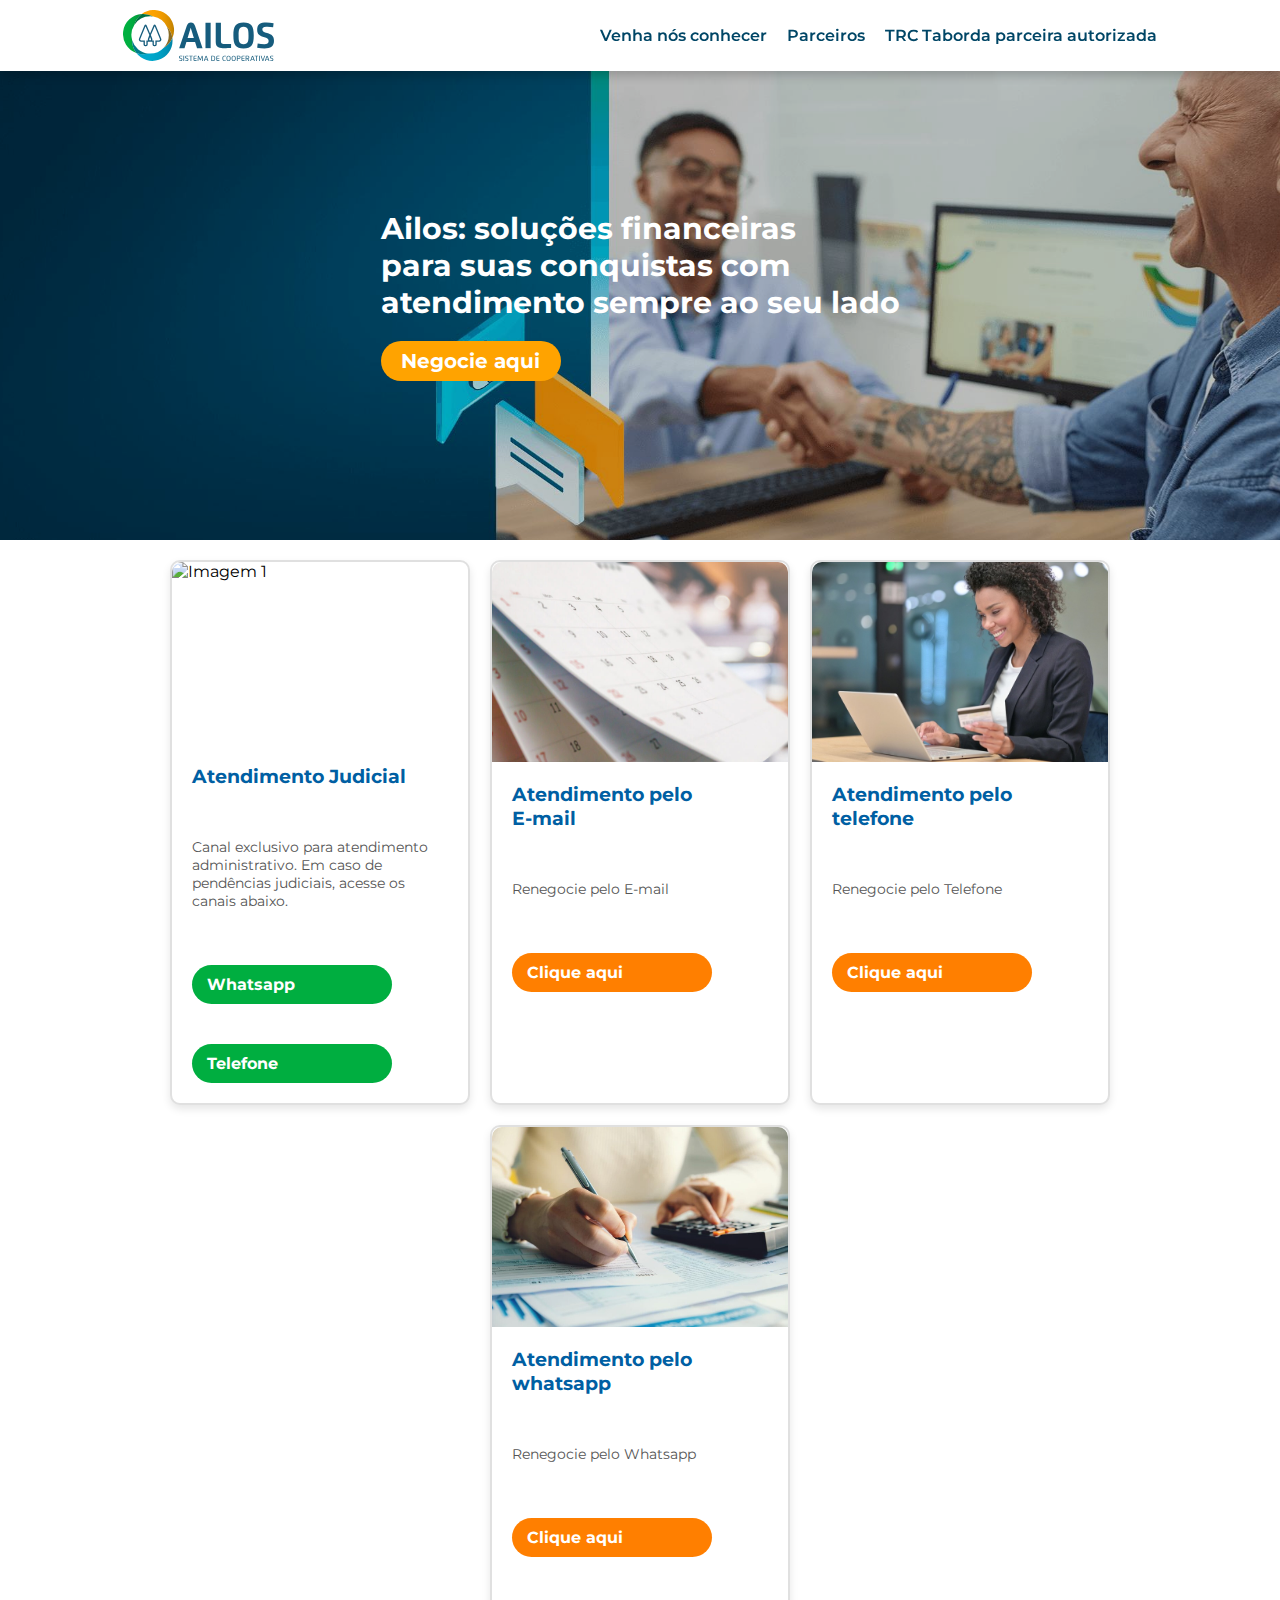
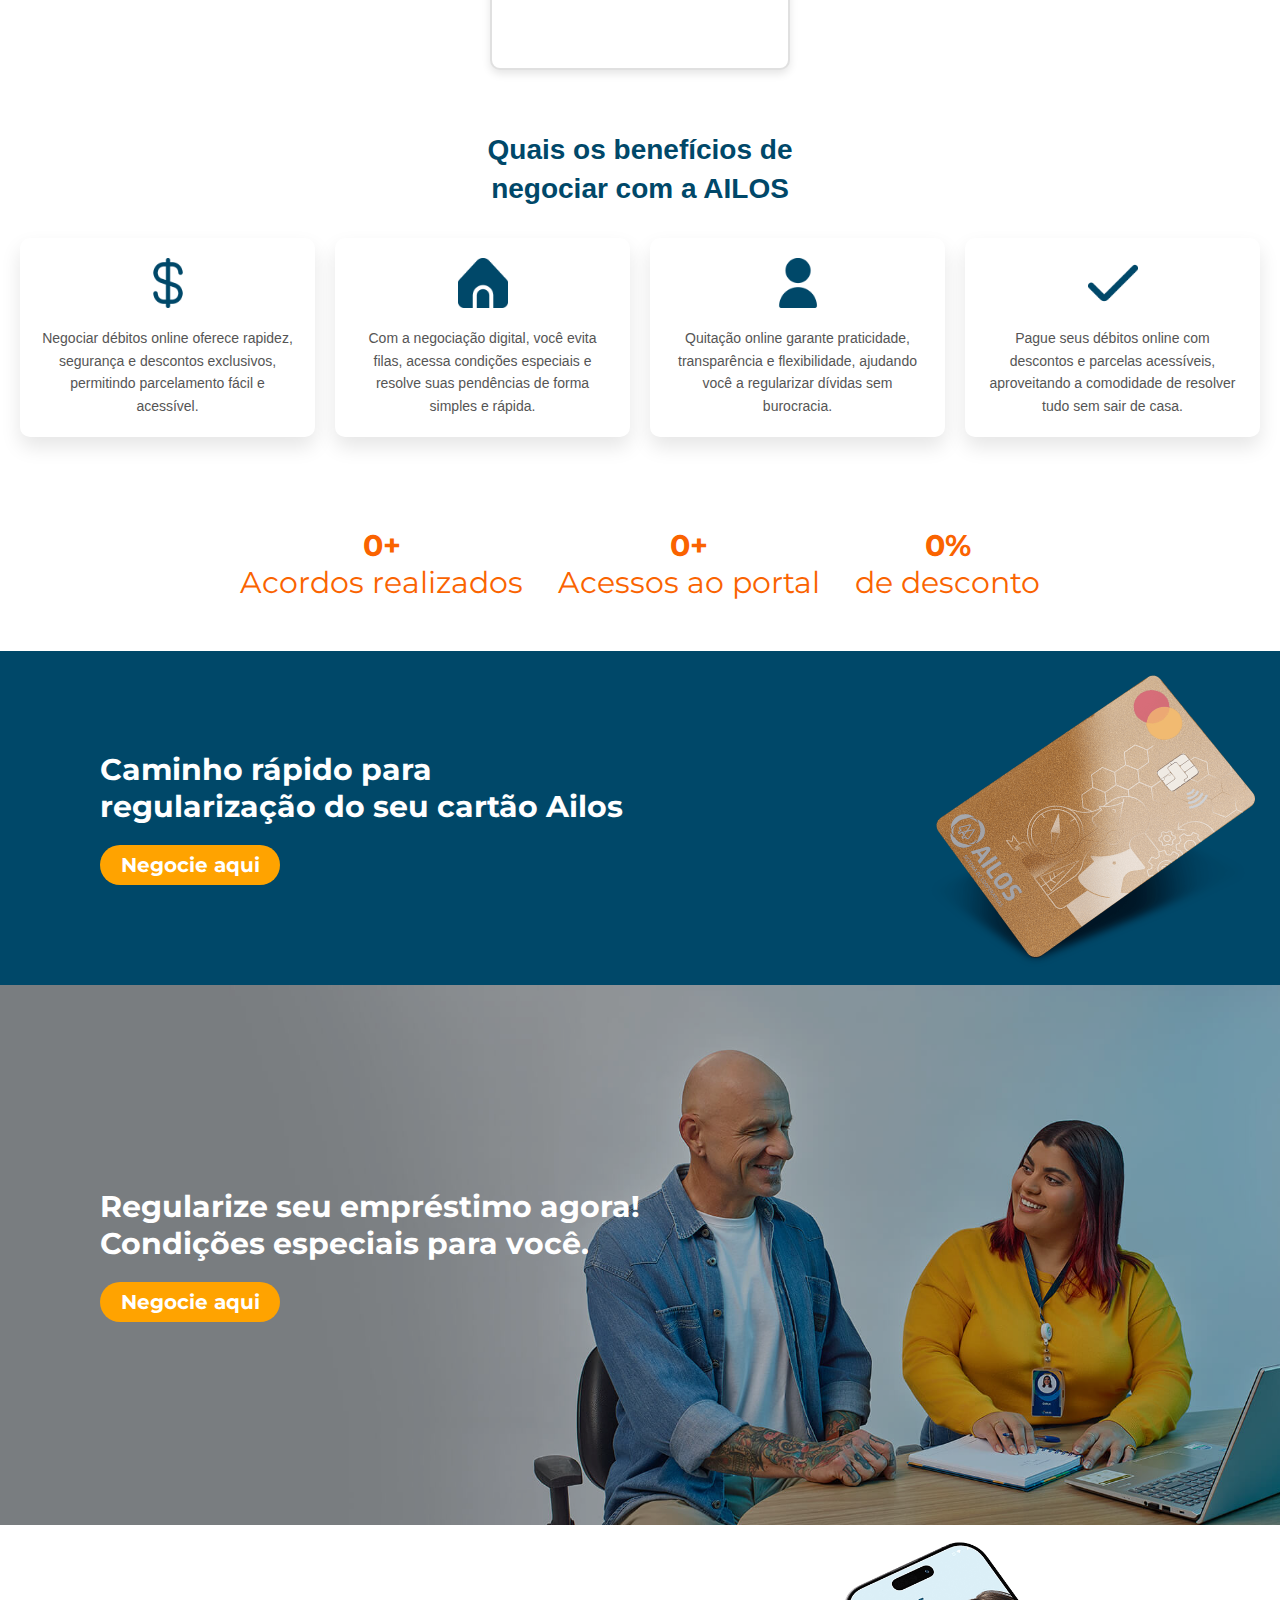
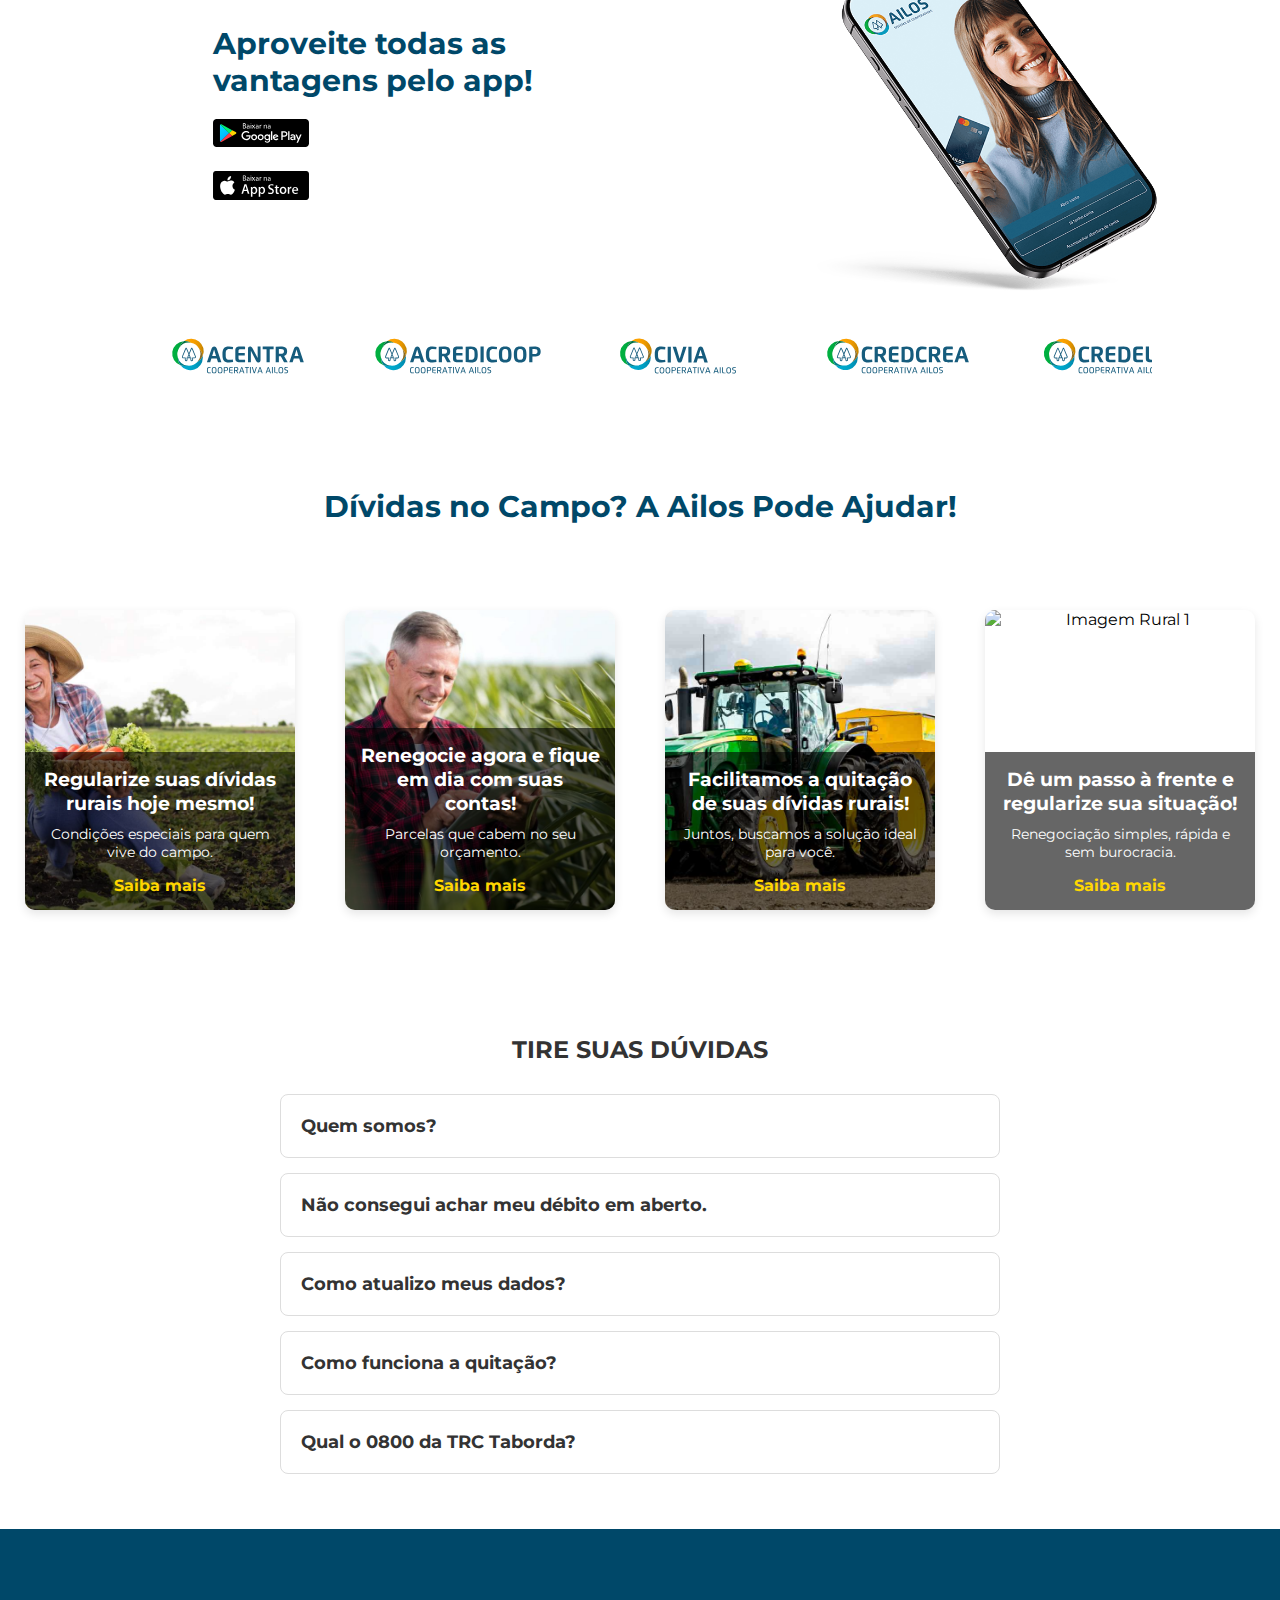
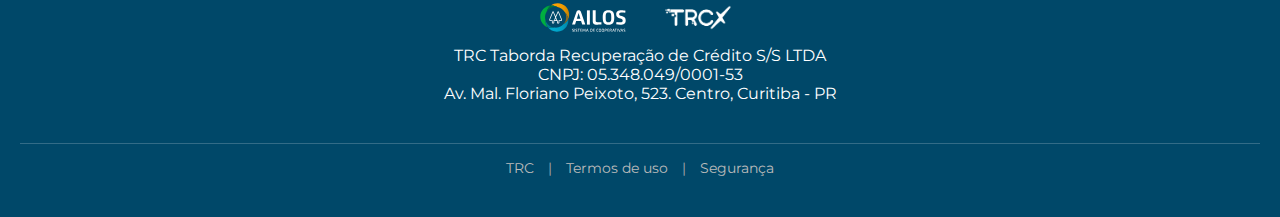
==== commit 75068d16: "Add files via upload" ====
--- a/index.html
+++ b/index.html
@@ -49,8 +49,8 @@
                 <img src="./imagem/jud 2.jpg" alt="Imagem 1">
                 <h3>Atendimento Judicial</h3>
                 <p>Canal exclusivo para atendimento administrativo. Em caso de pendências judiciais, acesse os canais abaixo.</p>
-                <a href="https://api.whatsapp.com/send/?phone=554130220412&text&type=phone_number&app_absent=0">Whatsapp</a>
-                <a href="tel:+08009419835">Telefone</a>
+                <a style="background-color: #00ae40;"  href="https://api.whatsapp.com/send/?phone=554130220412&text&type=phone_number&app_absent=0">Whatsapp</a>
+                <a style="background-color: #00ae40;"  href="tel:+08009419835">Telefone</a>
             </div>
             <div class="box">
                 <img src="./imagem/imagem 1.jpg" alt="Imagem 1">
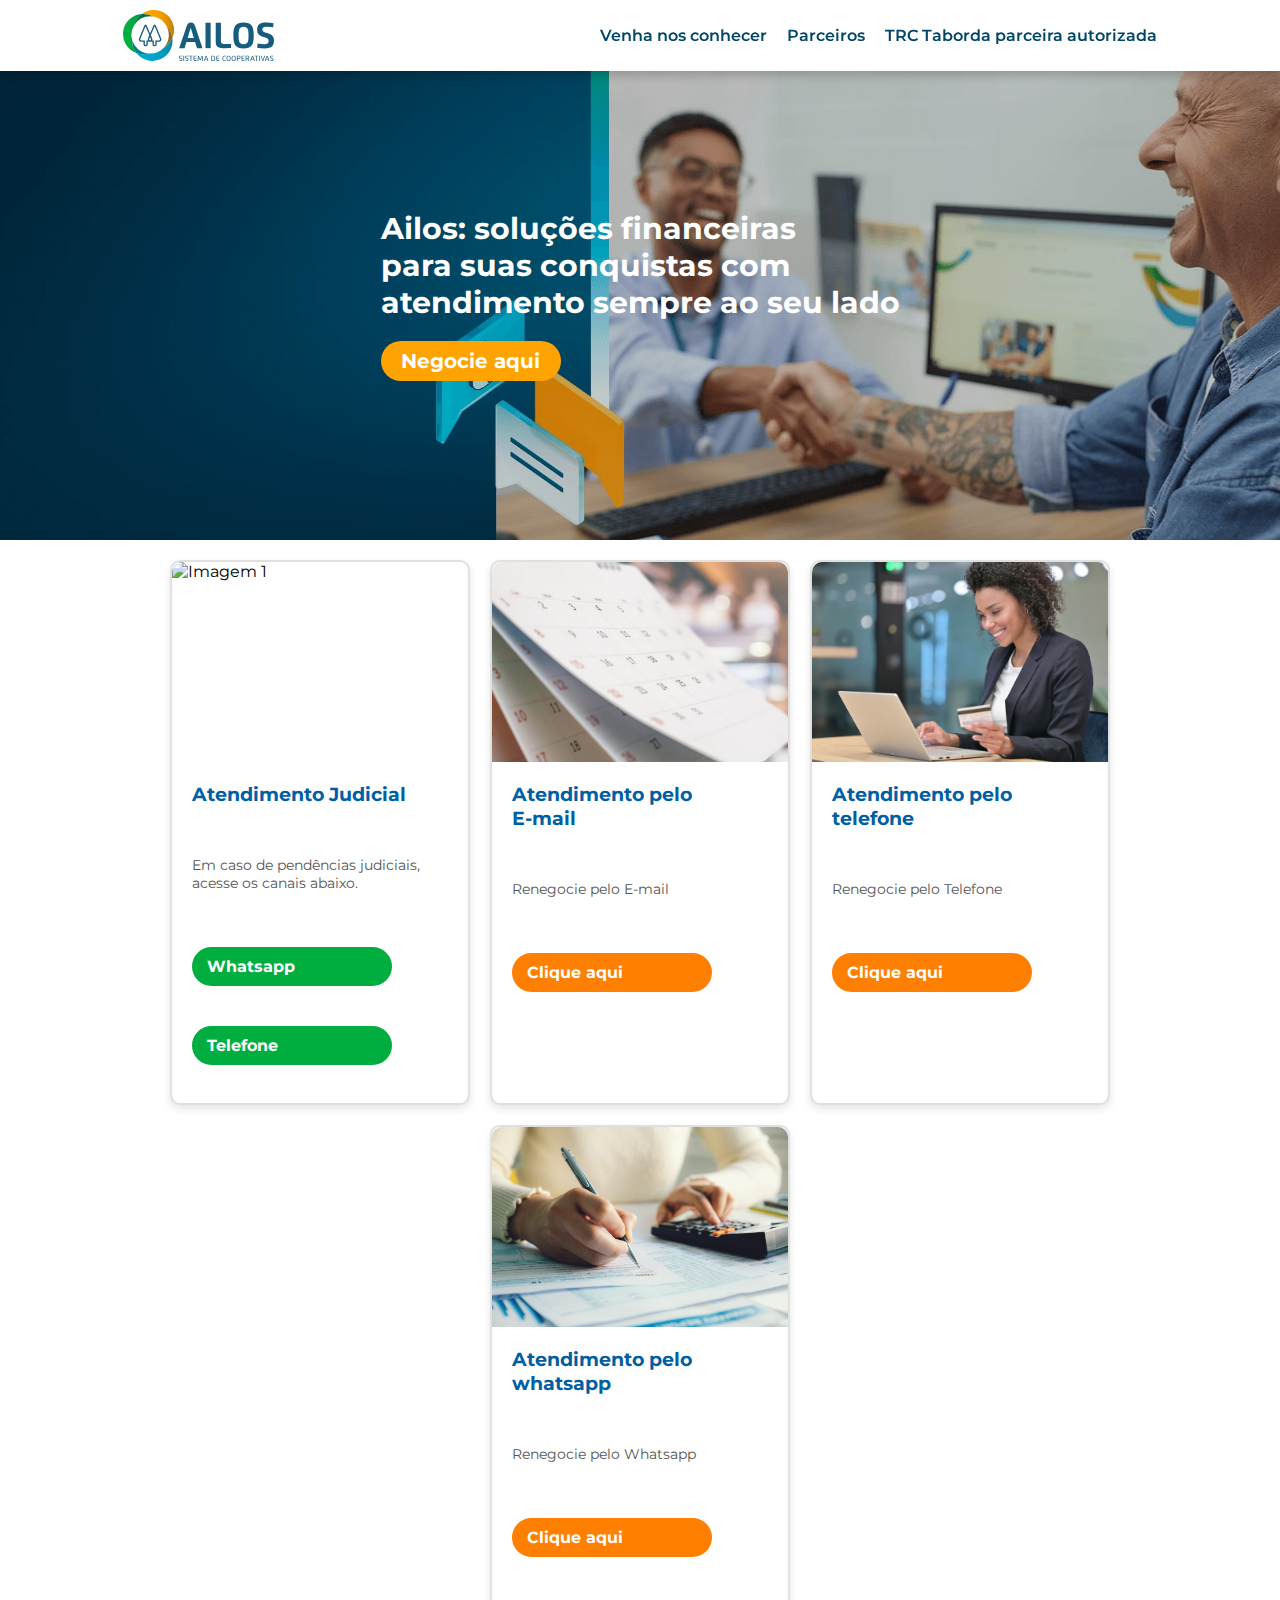
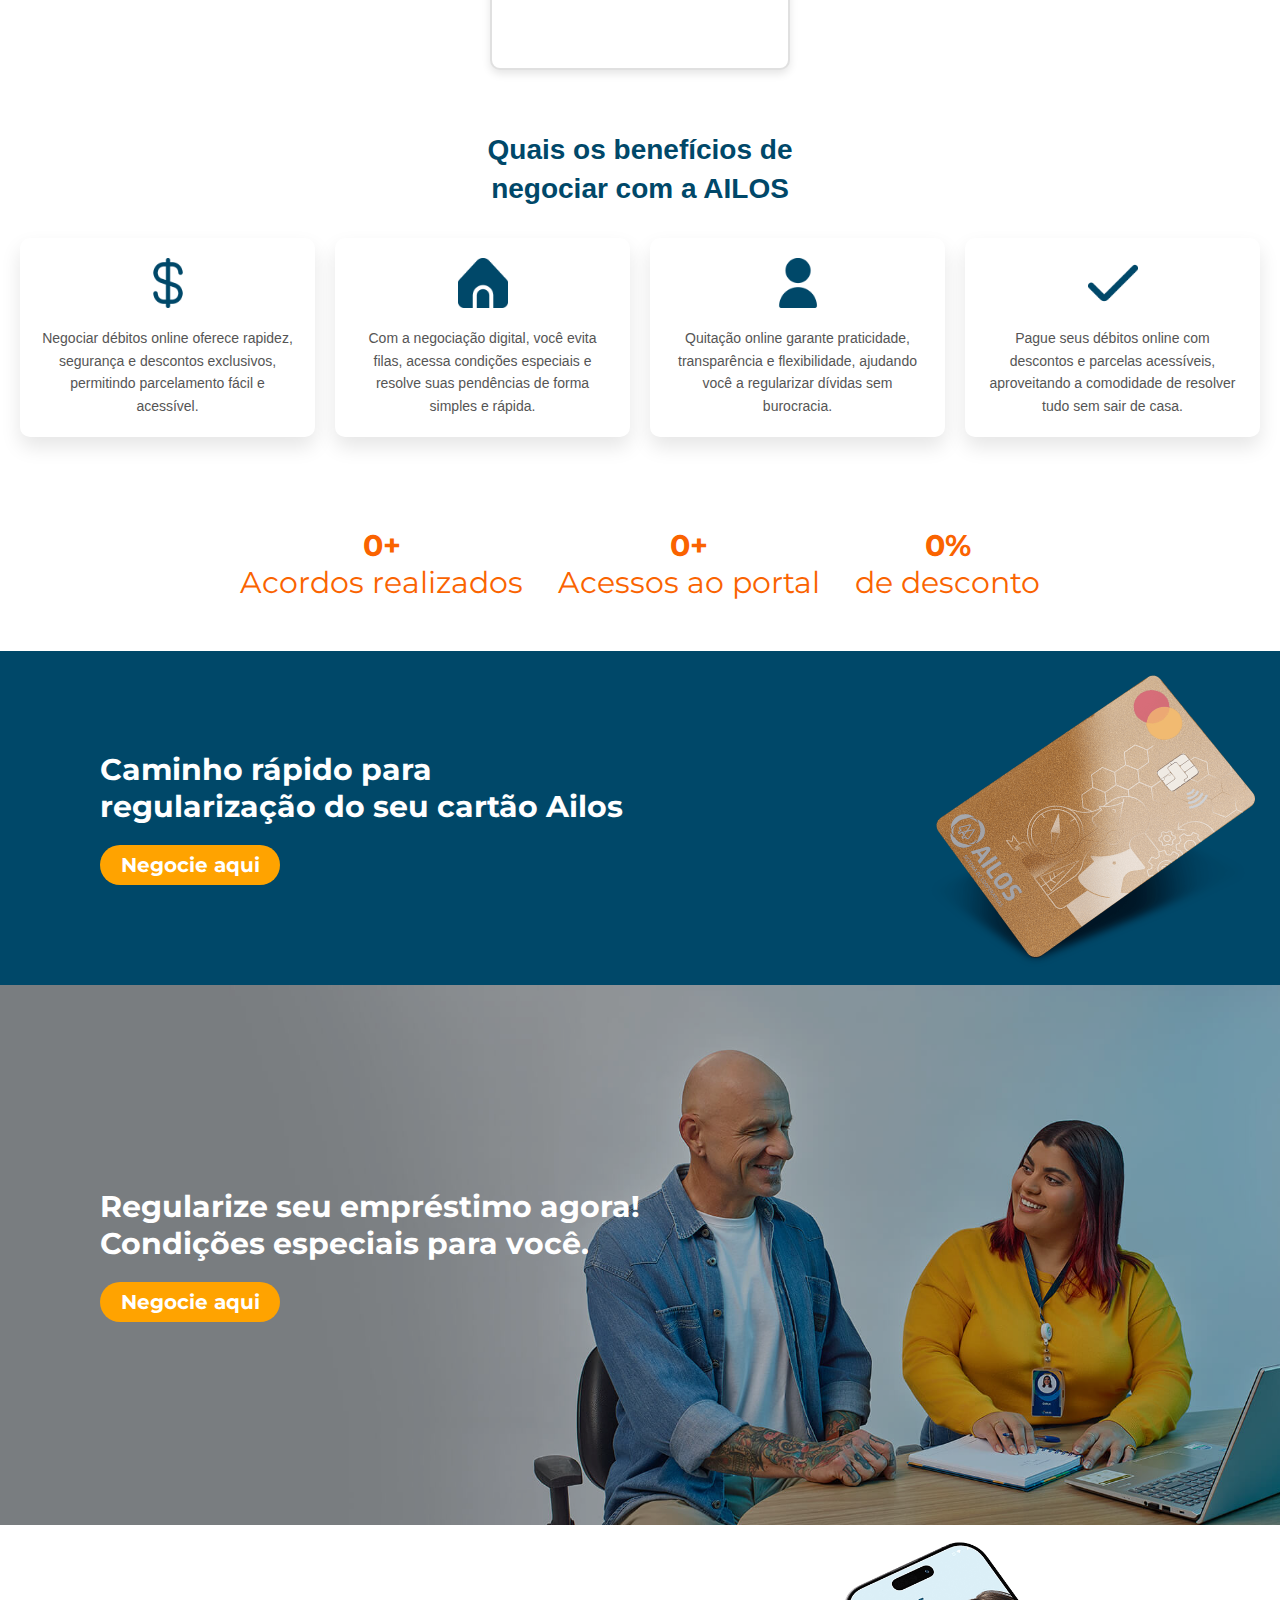
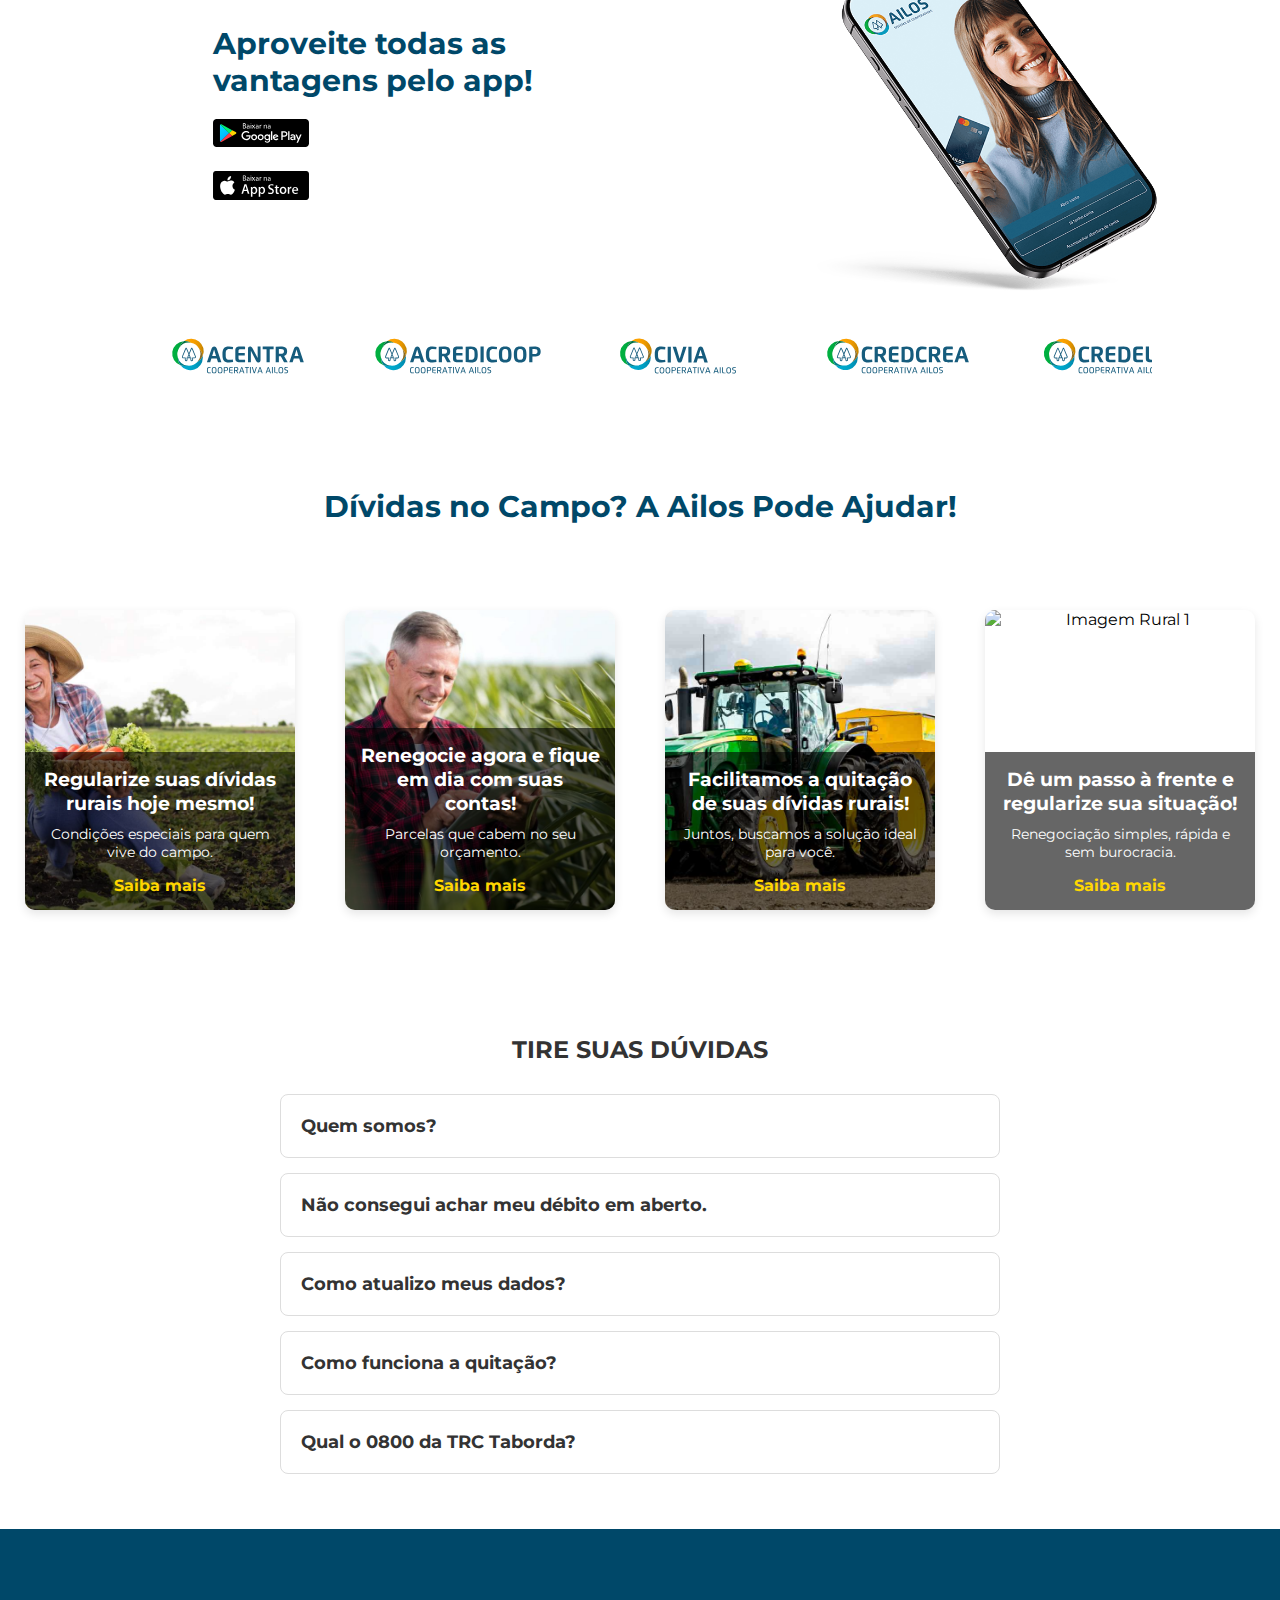
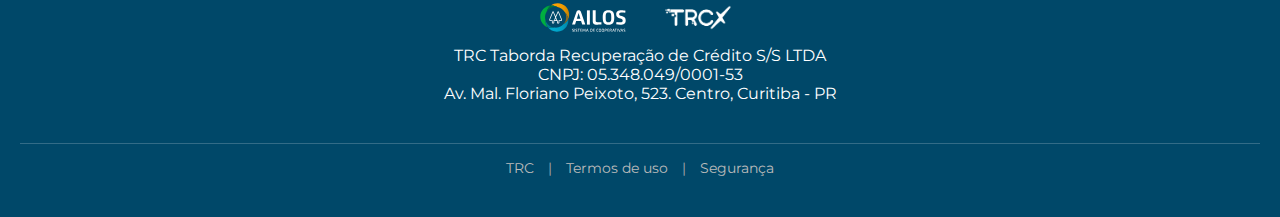
==== commit 9e0e277f: "Add files via upload" ====
--- a/index.html
+++ b/index.html
@@ -11,7 +11,7 @@
         <nav class="navegation">
             <img src="./imagem/logo-ailos.svg" class="logo">
             <div class="button">
-                 <a href="https://trctaborda.com.br/index">Venha nós conhecer</a>
+                 <a href="https://trctaborda.com.br/index">Venha nos conhecer</a>
                  <a href="https://trctaborda.com.br/index">Parceiros</a>
                  <a href="https://trctaborda.com.br/index">TRC Taborda parceira autorizada</a>
             </div>
@@ -45,12 +45,12 @@
         </section>
 
         <section class="container">
-            <div class="box">
+            <div class="boxx">
                 <img src="./imagem/jud 2.jpg" alt="Imagem 1">
                 <h3>Atendimento Judicial</h3>
-                <p>Canal exclusivo para atendimento administrativo. Em caso de pendências judiciais, acesse os canais abaixo.</p>
-                <a style="background-color: #00ae40;"  href="https://api.whatsapp.com/send/?phone=554130220412&text&type=phone_number&app_absent=0">Whatsapp</a>
-                <a style="background-color: #00ae40;"  href="tel:+08009419835">Telefone</a>
+                <p>Em caso de pendências judiciais, acesse os canais abaixo.</p>
+                <a href="https://api.whatsapp.com/send/?phone=554130220412&text&type=phone_number&app_absent=0">Whatsapp</a>
+                <a href="tel:+08009419835">Telefone</a>
             </div>
             <div class="box">
                 <img src="./imagem/imagem 1.jpg" alt="Imagem 1">
--- a/style.css
+++ b/style.css
@@ -353,7 +353,8 @@
     color: #005fa3;
 }
 
-/* .boxx{
+
+.boxx {
     background: white;
     border-radius: 10px;
     overflow: hidden;
@@ -361,7 +362,7 @@
     text-align: left;
     border: 2px solid #e0e0e0;
     width: 300px;
-    height: 500px;
+    height: 545px;
     min-width: 300px;
     display: flex;
     flex-direction: column;
@@ -375,7 +376,6 @@
     border-top-left-radius: 10px;
     border-top-right-radius: 10px;
 }
-
 .boxx-content {
     padding: 20px;
 }
@@ -395,7 +395,7 @@
 .boxx a {
     display: inline-block;
     padding: 10px 15px;
-    background-color: #ff7f00;
+    background-color: #00ae40;
     color: #fff;
     border-radius: 40px;
     text-decoration: none;
@@ -410,7 +410,8 @@
     background-color: #004869;
     color: white;
     transition: 0.3s;
-} */
+}
+
 
 
 
@@ -892,7 +893,7 @@
     opacity: 1; 
     visibility: visible; 
   }
-  
+
 
 @media (min-width:1300px){
     .topnav{
@@ -944,6 +945,11 @@
         width: 100%;
     }
 
+    .boxx {
+        width: 100%;
+    }
+
+
     #button-ft {
         padding: 20px;
     }
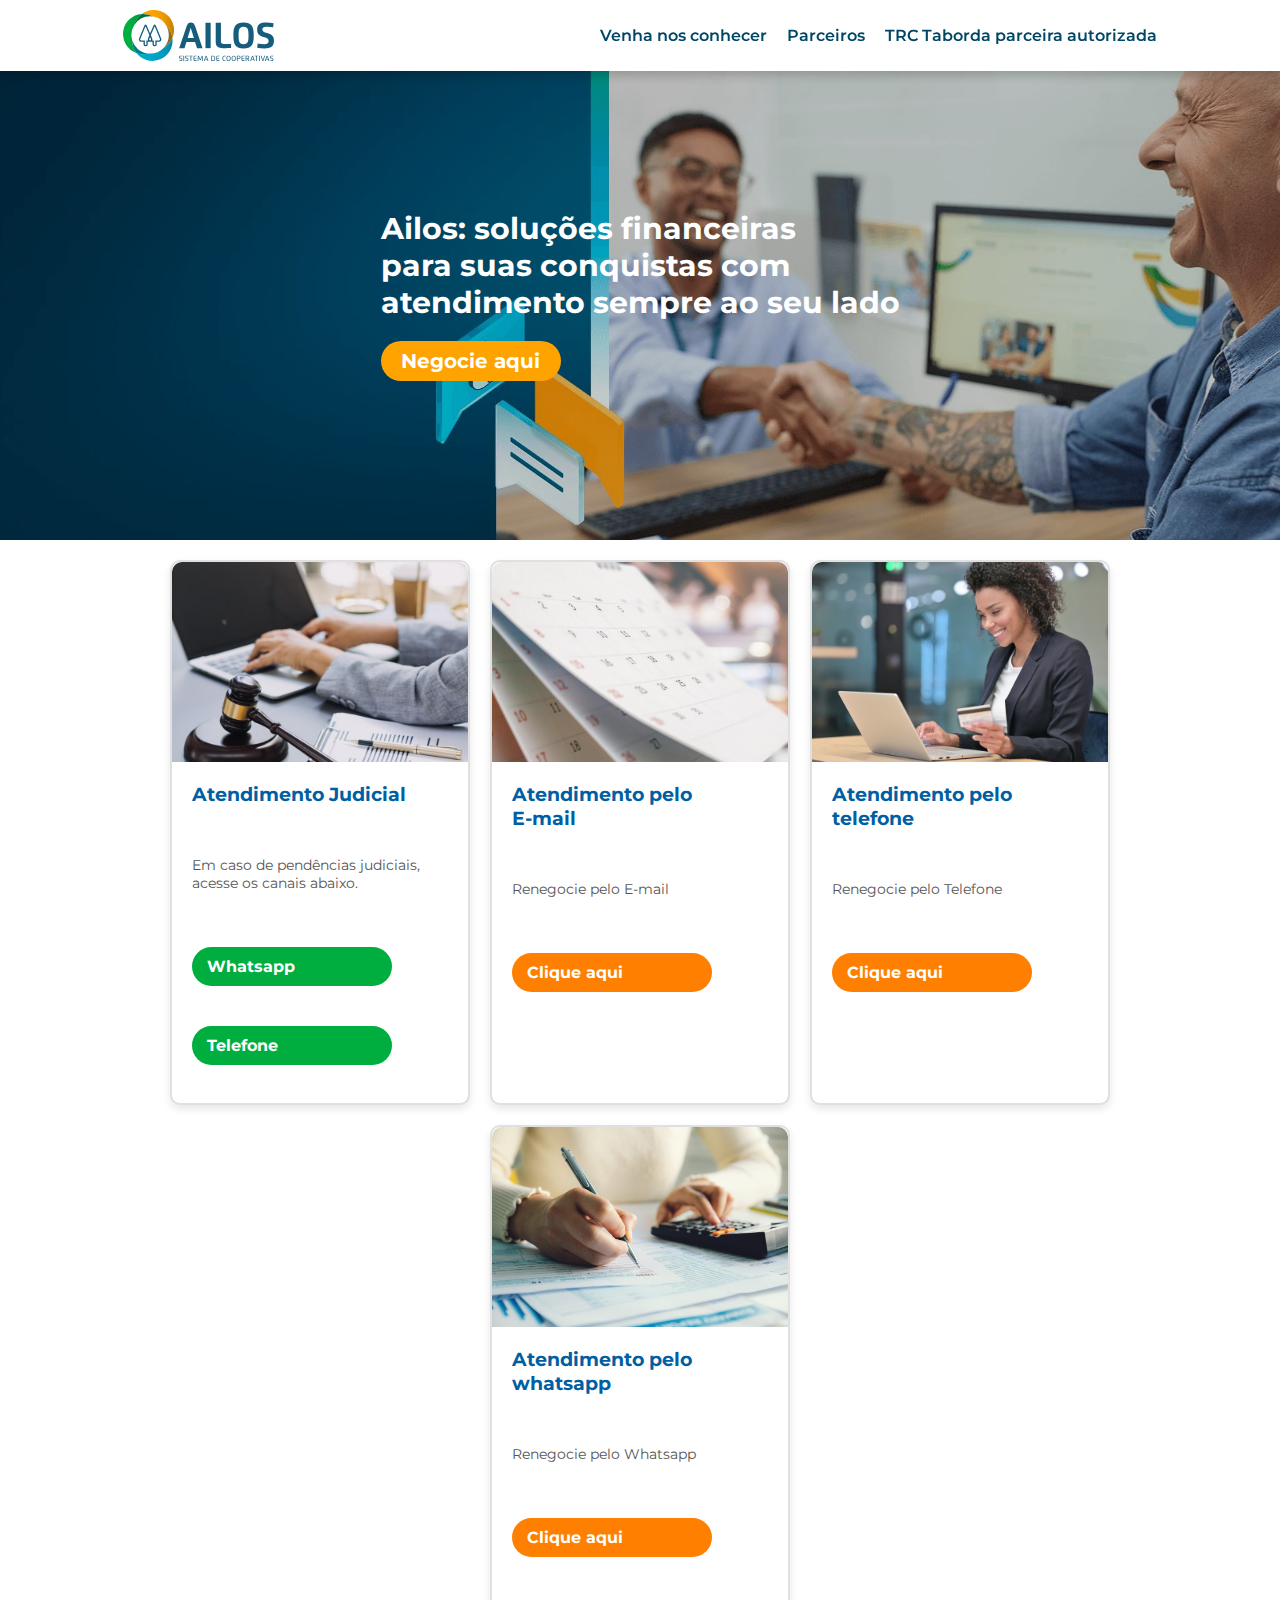
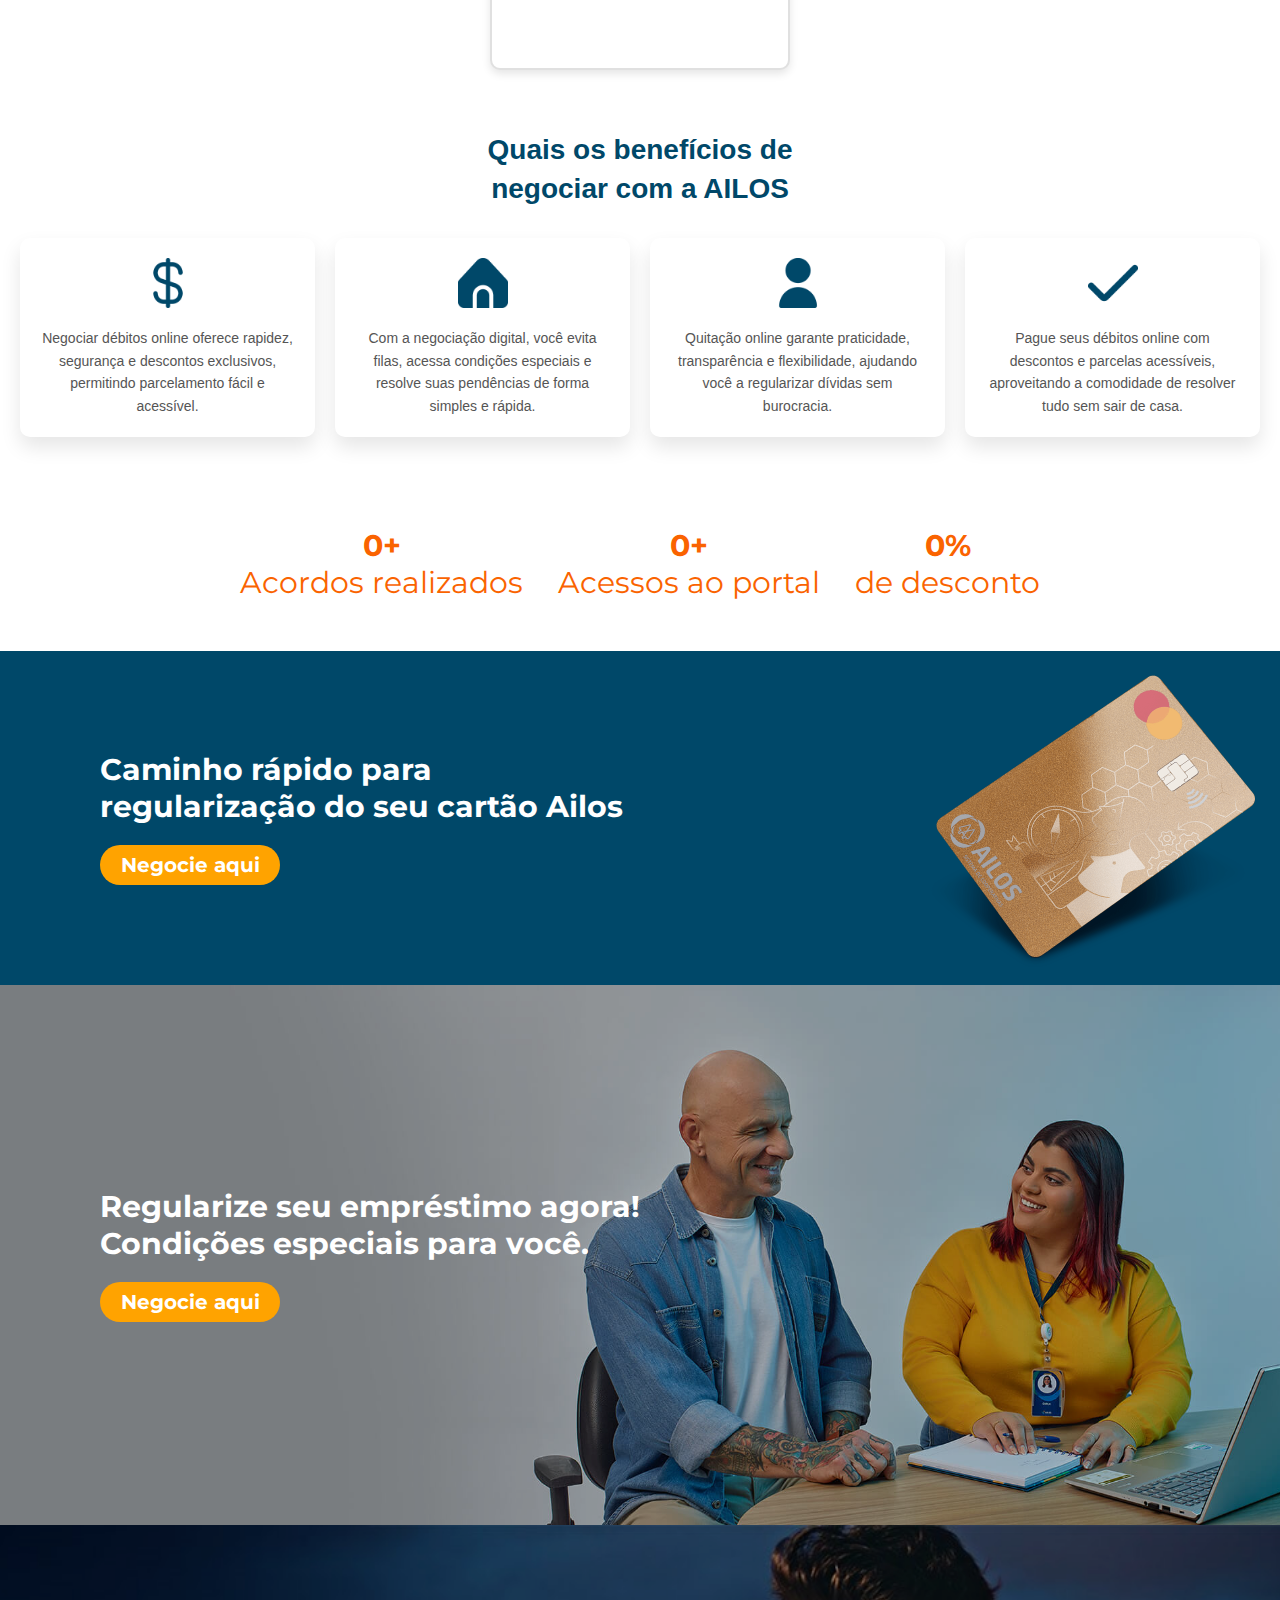
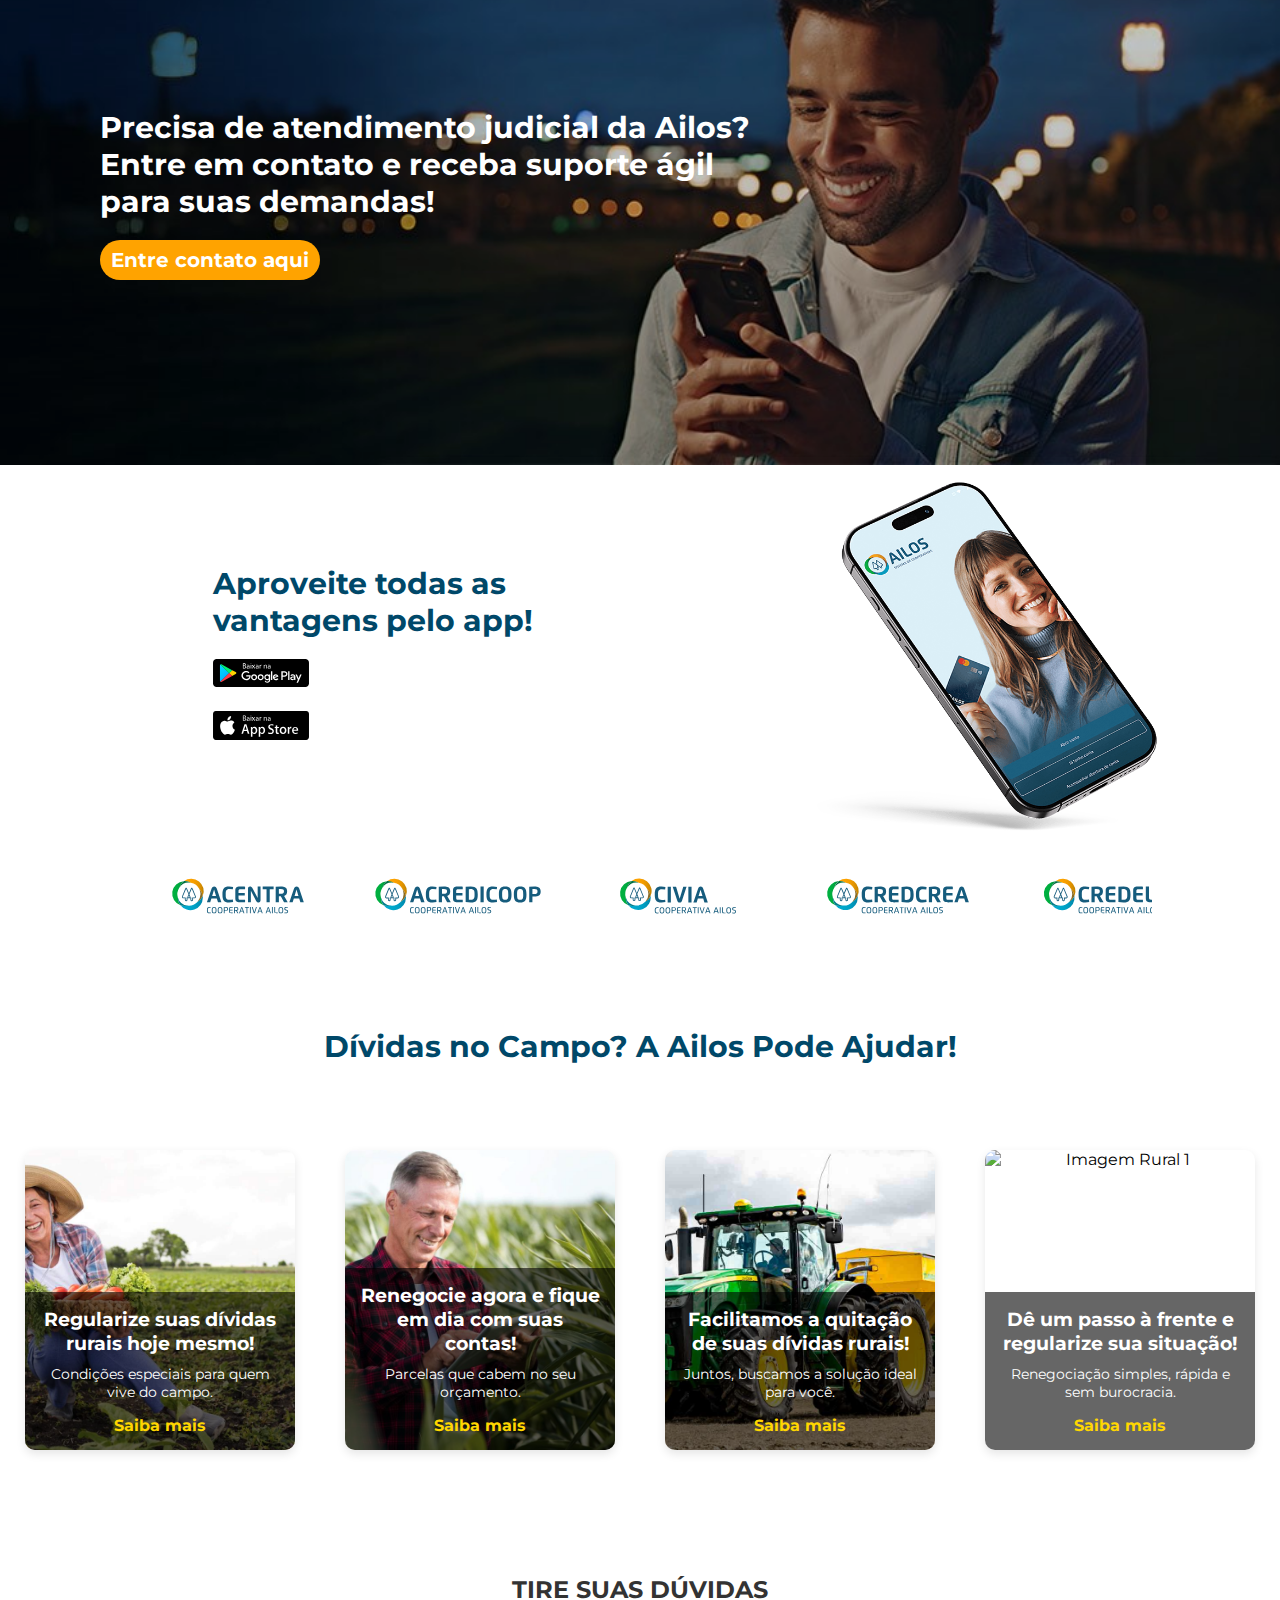
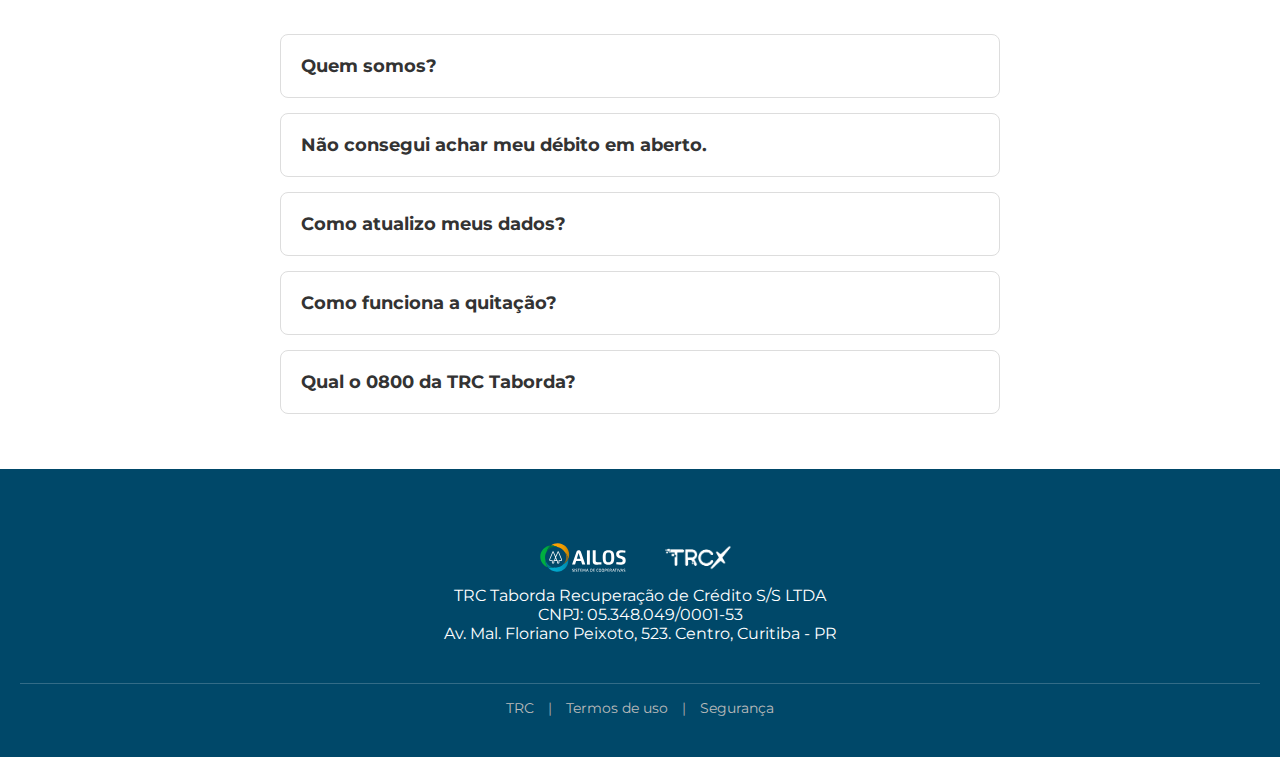
==== commit 869fede0: "Add files via upload" ====
--- a/index.html
+++ b/index.html
@@ -46,7 +46,7 @@
 
         <section class="container">
             <div class="boxx">
-                <img src="./imagem/jud 2.jpg" alt="Imagem 1">
+                <img src="./imagem/jud 5.jpg" alt="Imagem 1">
                 <h3>Atendimento Judicial</h3>
                 <p>Em caso de pendências judiciais, acesse os canais abaixo.</p>
                 <a href="https://api.whatsapp.com/send/?phone=554130220412&text&type=phone_number&app_absent=0">Whatsapp</a>
@@ -126,7 +126,7 @@
         <section class="cartoes">
             <div class="textt">
                <h2>Caminho rápido para<br> regularização do seu cartão Ailos</h2>
-                <a href="#site">Negocie aqui</a>
+               <a href="./login/login.html">Negocie aqui</a>
             </div>
             <img src="./imagem/Banner cartao.png">
         </section>
@@ -137,7 +137,7 @@
                 <div class="texte">
                     <h1>Regularize seu empréstimo agora!<br>
                          Condições especiais para você.</h1>
-                    <a href="#site">Negocie aqui</a>
+                    <a href="./login/login.html">Negocie aqui</a>
                 </div>
             </div>
         </section>
@@ -148,7 +148,18 @@
                 <div class="texte">
                     <h1>Regularize seu empréstimo agora!<br>
                          Condições especiais para você.</h1>
-                    <a href="#site">Negocie aqui</a>
+                    <a href="./login/login.html">Negocie aqui</a>
+                </div>
+            </div>
+        </section>
+        <section>
+            <div class="banner-jud">
+                <img src="./imagem/banner jud.jpg" alt="Banner" class="banner-img">
+                <div class="textet">
+                    <h1>Precisa de atendimento judicial da Ailos?<br>
+                         Entre em contato e receba suporte ágil <br>
+                         para suas demandas!</h1>
+                    <a href="https://api.whatsapp.com/send/?phone=554130220412&text&type=phone_number&app_absent=0">Entre contato aqui</a>
                 </div>
             </div>
         </section>
--- a/style.css
+++ b/style.css
@@ -619,6 +619,71 @@
     background-color: #004869;
 }
 
+
+.banner-jud {
+    position: relative;
+    display: flex;
+    align-items: center;
+    justify-content: space-between;
+    color: white;
+    height: 60vh;
+    overflow: hidden;
+}
+
+.banner-jud img {
+    position: absolute;
+    width: 100%;
+    height: 100%;
+    object-fit: cover;
+    z-index: -1;
+}
+
+.banner-jud::before {
+    content: '';
+    position: absolute;
+    top: 0;
+    left: 0;
+    width: 100%;
+    height: 100%;
+    background-color: rgba(0, 0, 0, 0.2); 
+}
+
+.textet {
+    display: flex;
+    flex-direction: column;
+    gap: 20px;
+    color: #fff;
+    font-family: 'Montserrat', Arial, sans-serif;
+    padding: 100px;
+    z-index: 1; 
+}
+
+.textet h1 {
+    font-size: 30px;
+}
+
+.textet a {
+    display: flex;
+    color: #fff;
+    border-radius: 20px;
+    background-color: #ffa300;
+    text-decoration: none;
+    width: 220px;
+    height: 40px;
+    align-items: center;
+    justify-content: center;
+    font-weight: bold;
+    font-size: 20px;
+}
+
+.textet a:hover {
+    background-color: #0e9bdd;
+}
+
+
+
+
+
 .banner-desp {
     position: relative;
     display: flex;
@@ -1013,6 +1078,10 @@
         padding: 35px;
     }
 
+    .textet{
+        padding: 35px;
+    }
+
     .textt{
         padding: 35px;
     }
@@ -1028,7 +1097,6 @@
     .textte a{
         padding: 35px;
     }
-
     
 .logo{
     width: 20%;
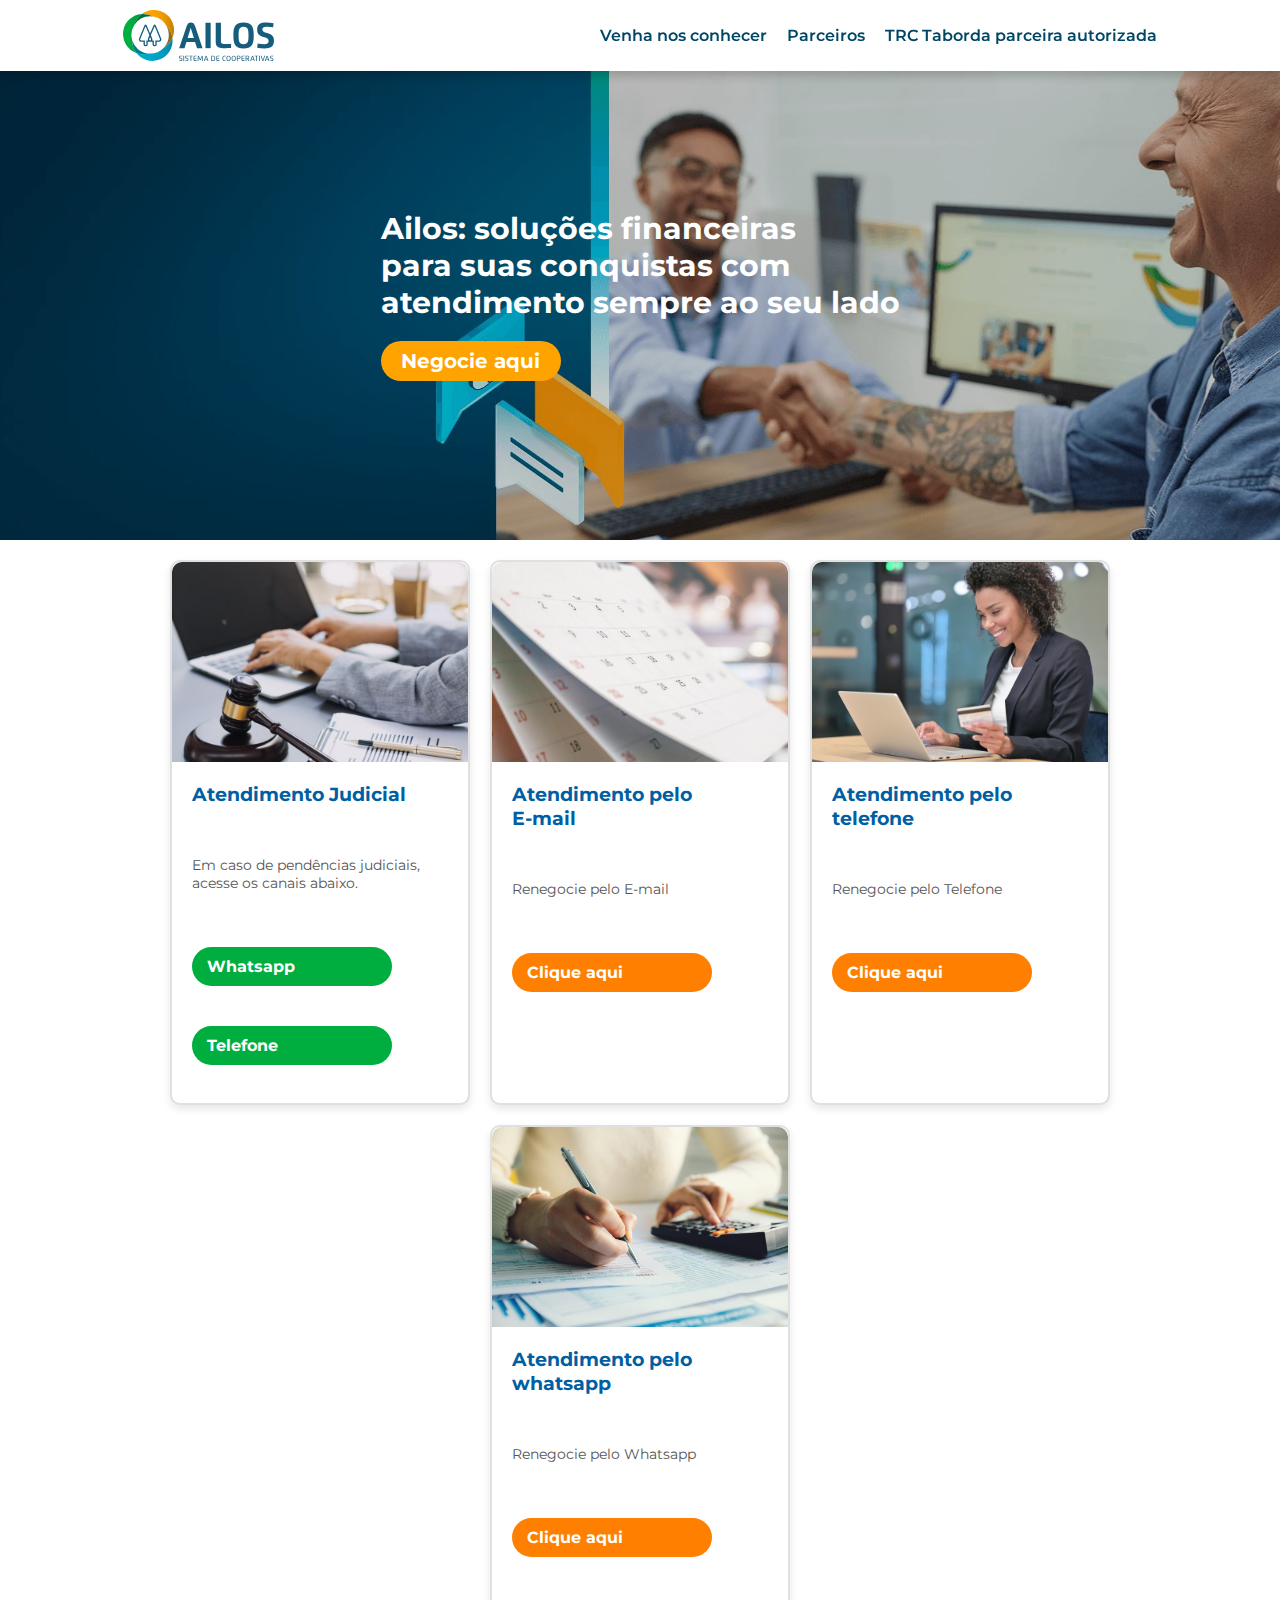
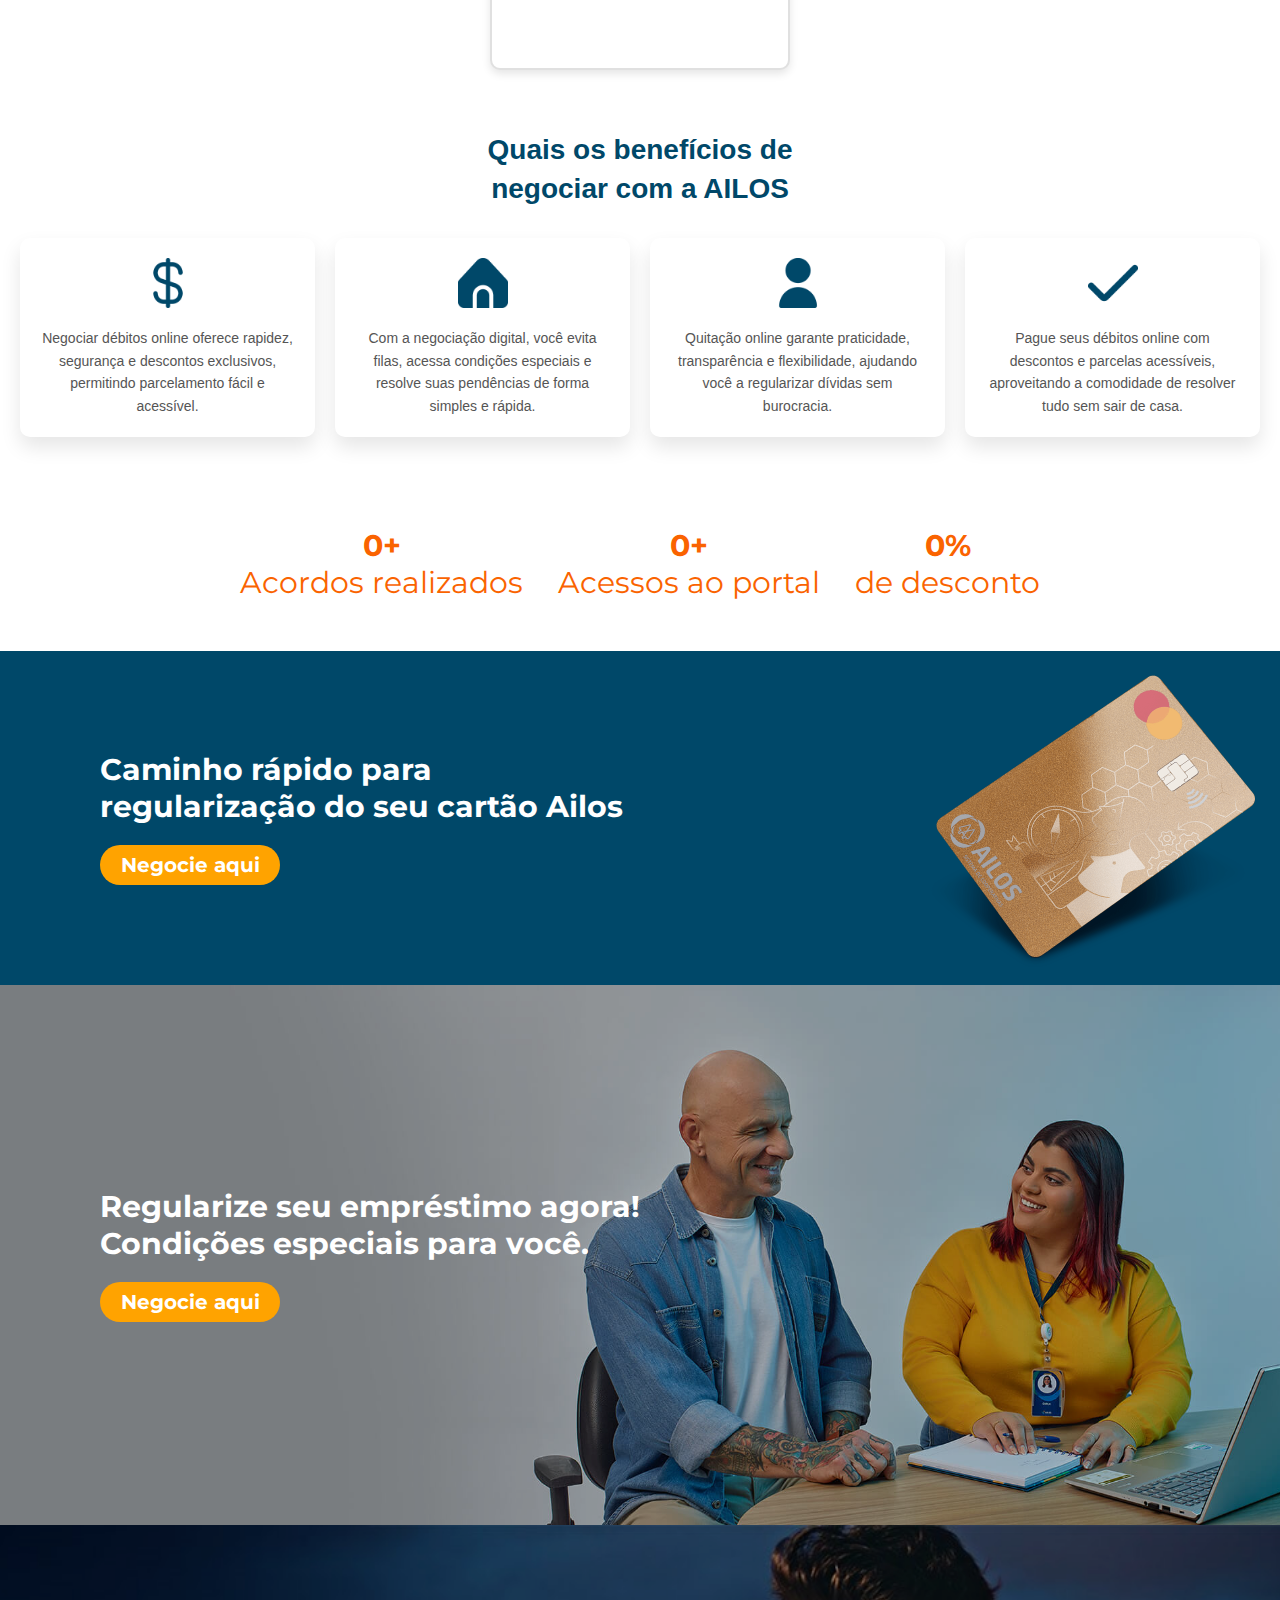
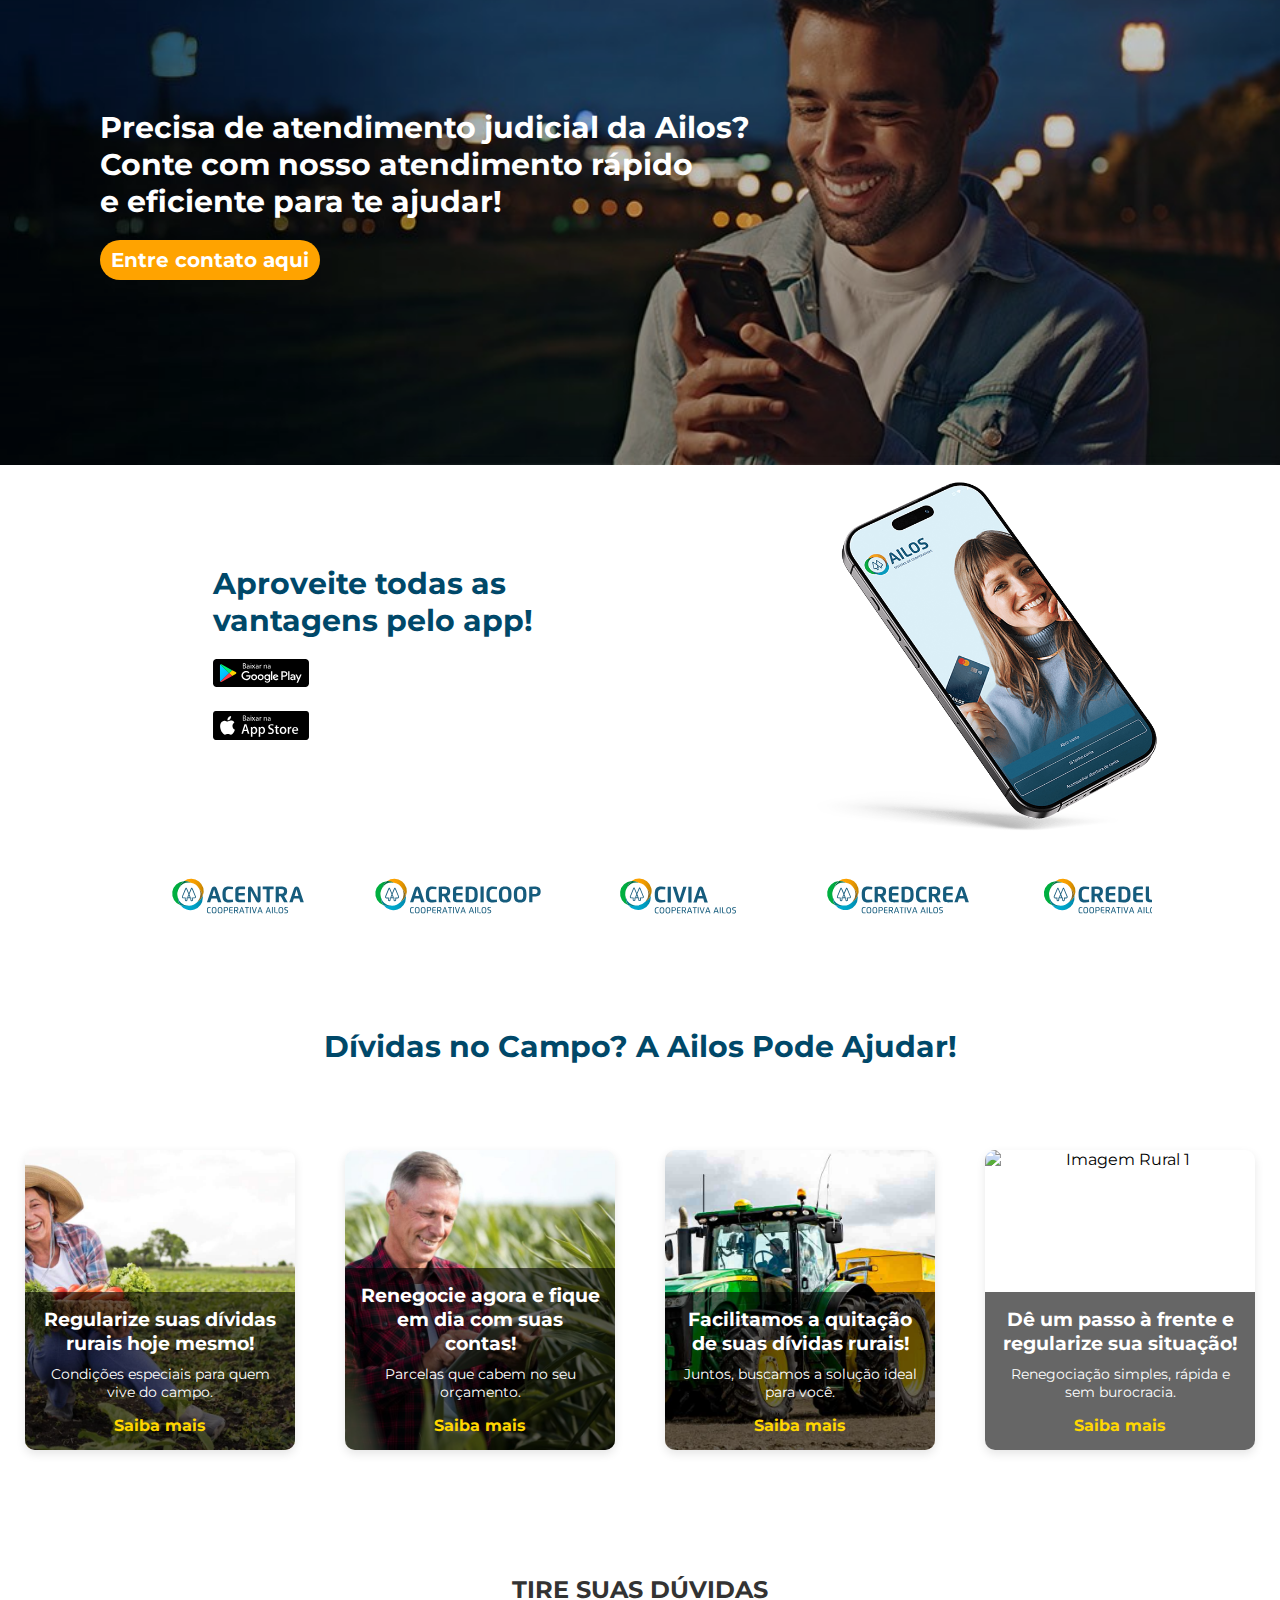
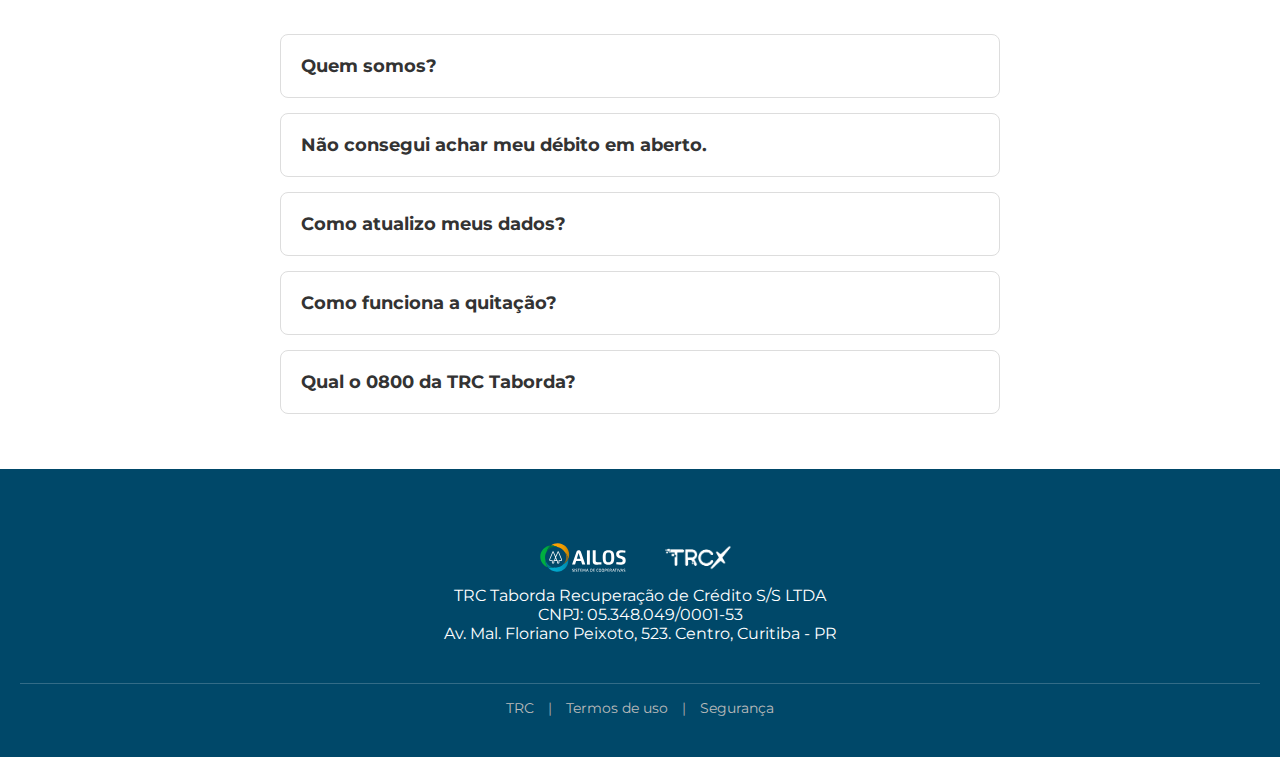
==== commit 4d51004f: "Update index.html" ====
--- a/index.html
+++ b/index.html
@@ -157,8 +157,8 @@
                 <img src="./imagem/banner jud.jpg" alt="Banner" class="banner-img">
                 <div class="textet">
                     <h1>Precisa de atendimento judicial da Ailos?<br>
-                         Entre em contato e receba suporte ágil <br>
-                         para suas demandas!</h1>
+                         Conte com nosso atendimento rápido <br>
+                        e eficiente para te ajudar!</h1>
                     <a href="https://api.whatsapp.com/send/?phone=554130220412&text&type=phone_number&app_absent=0">Entre contato aqui</a>
                 </div>
             </div>
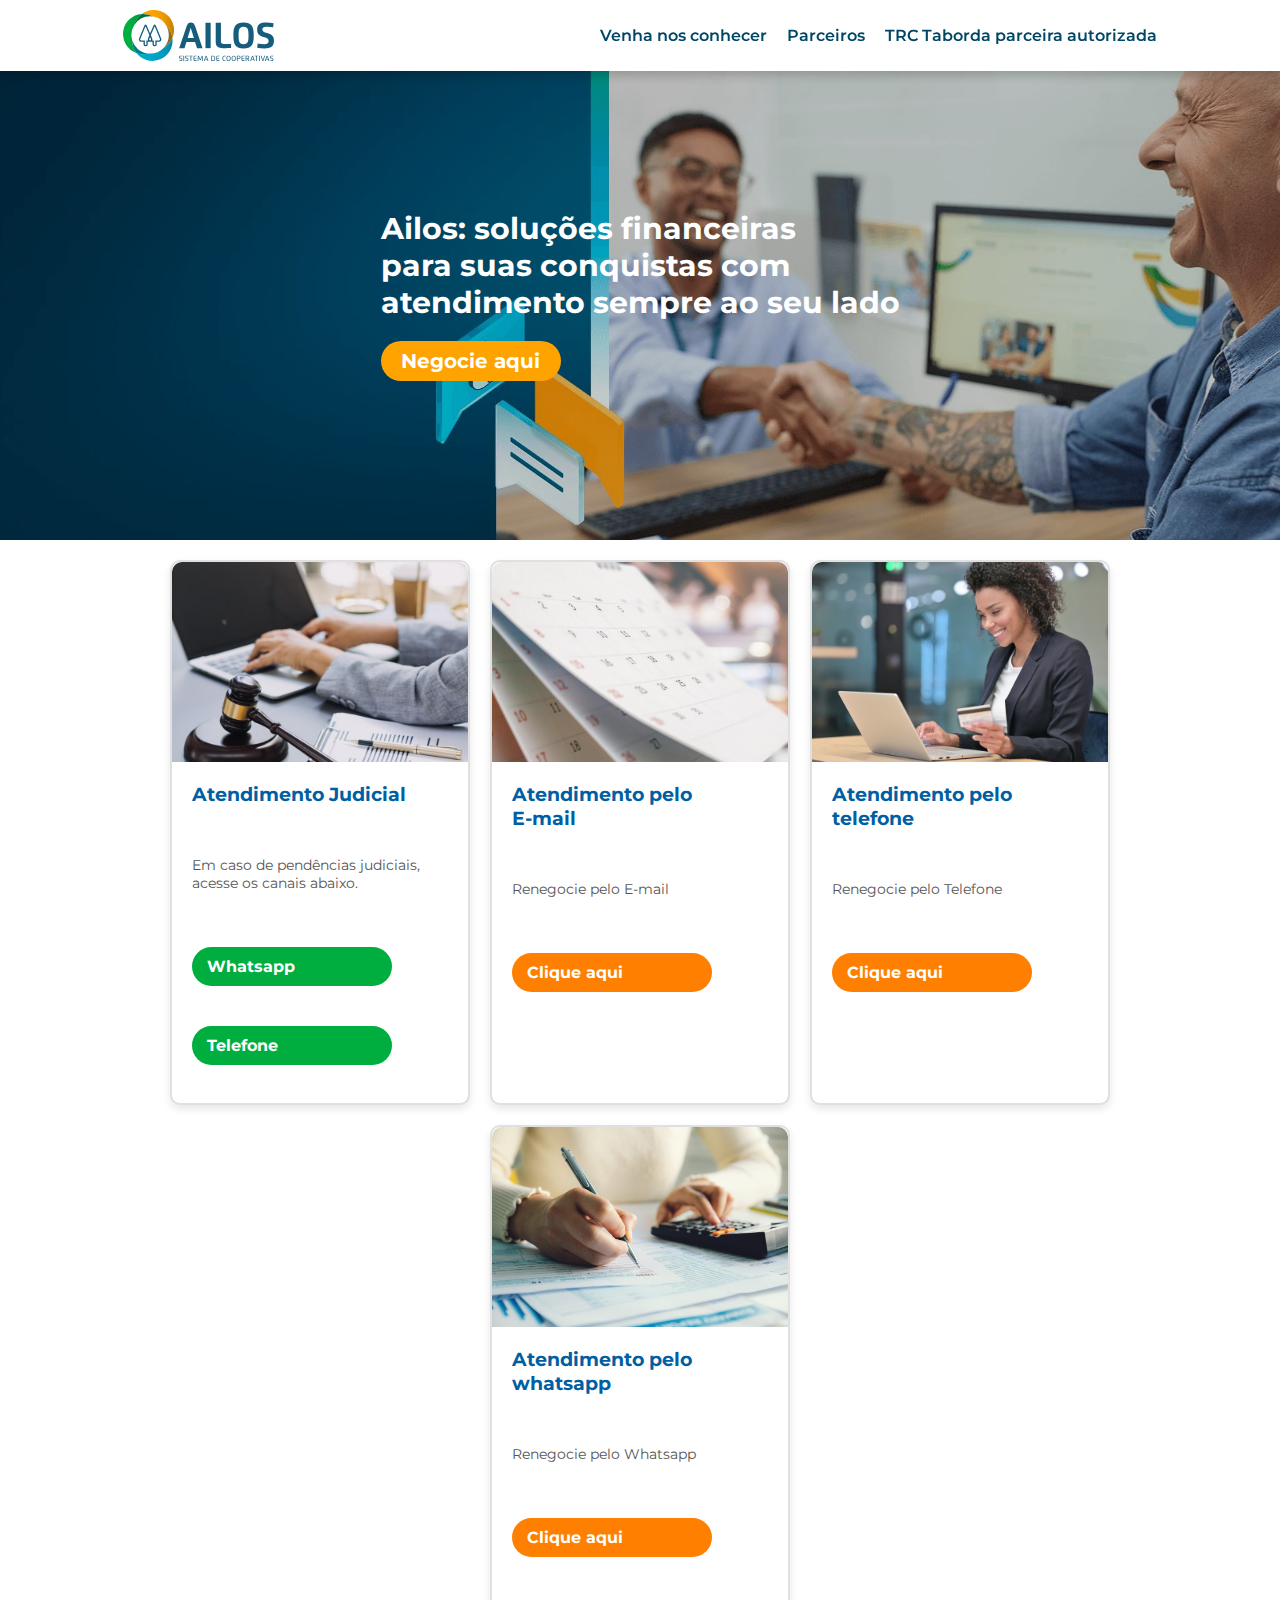
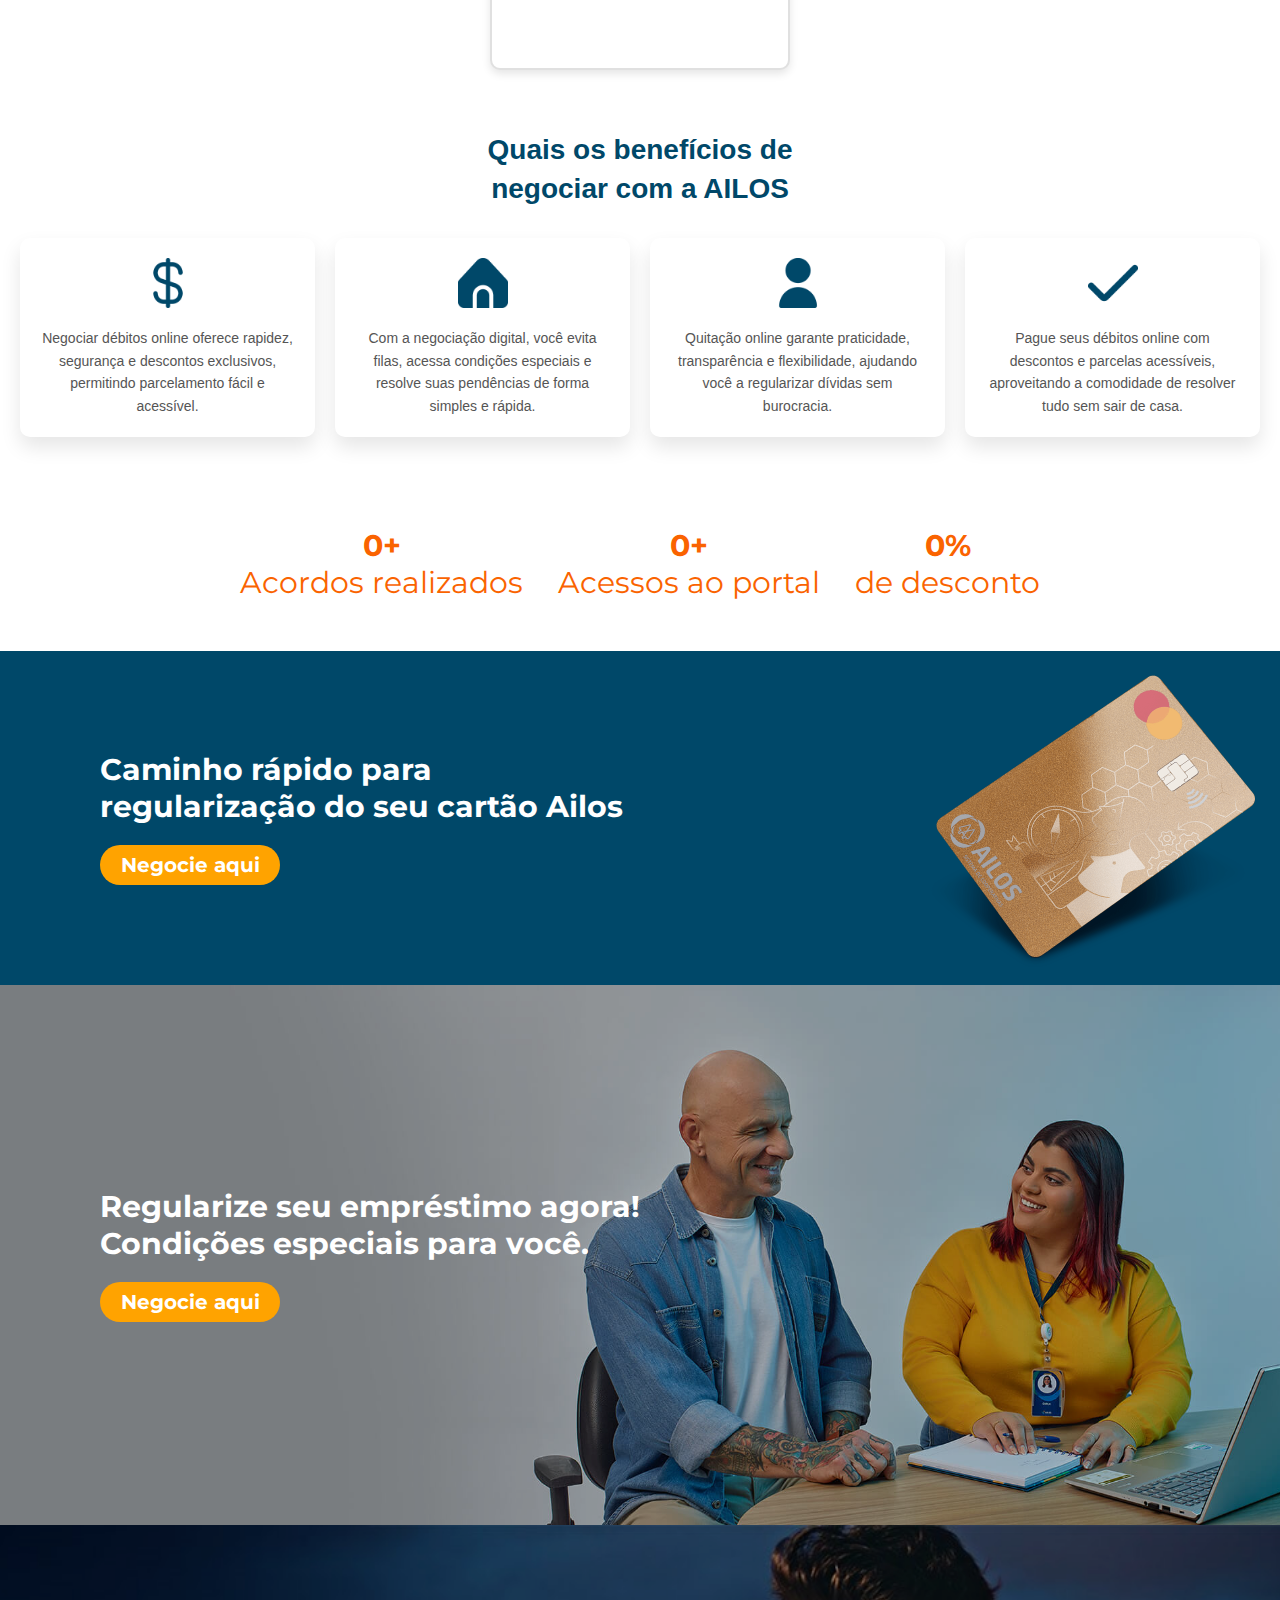
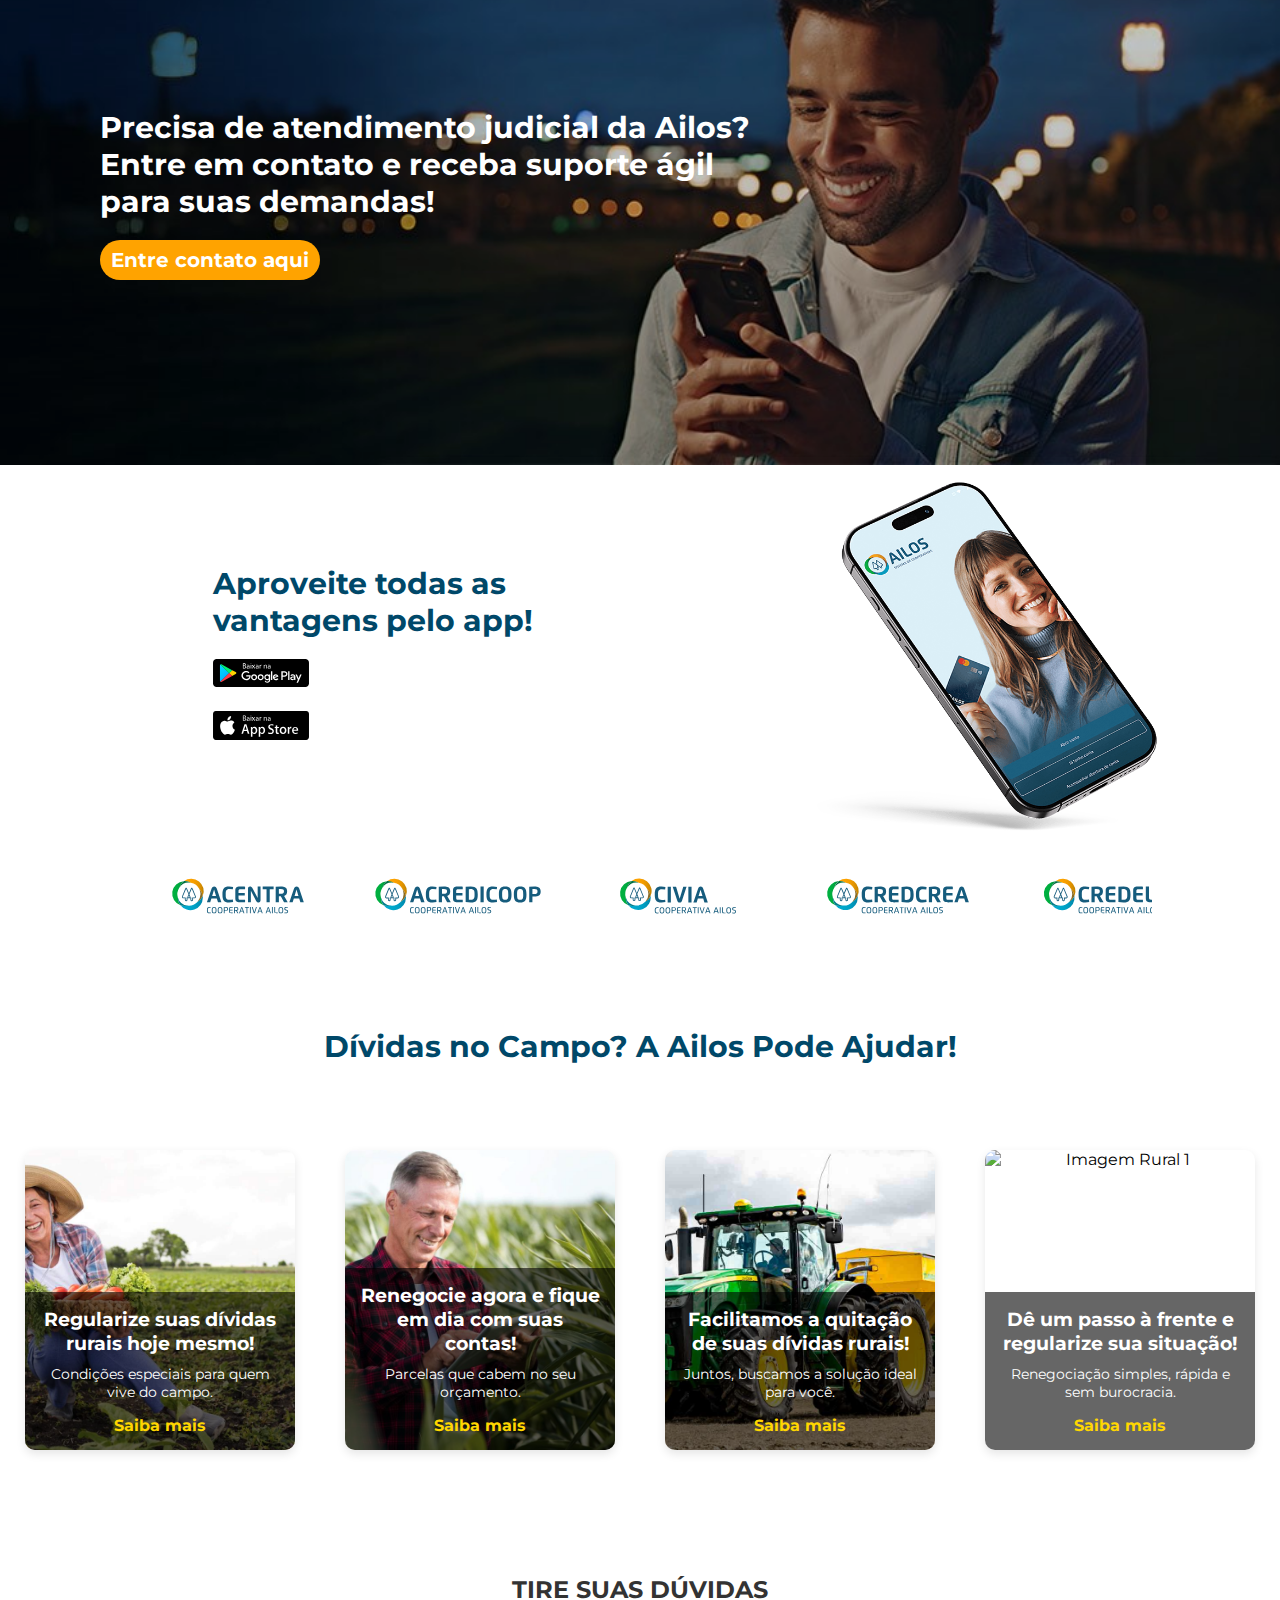
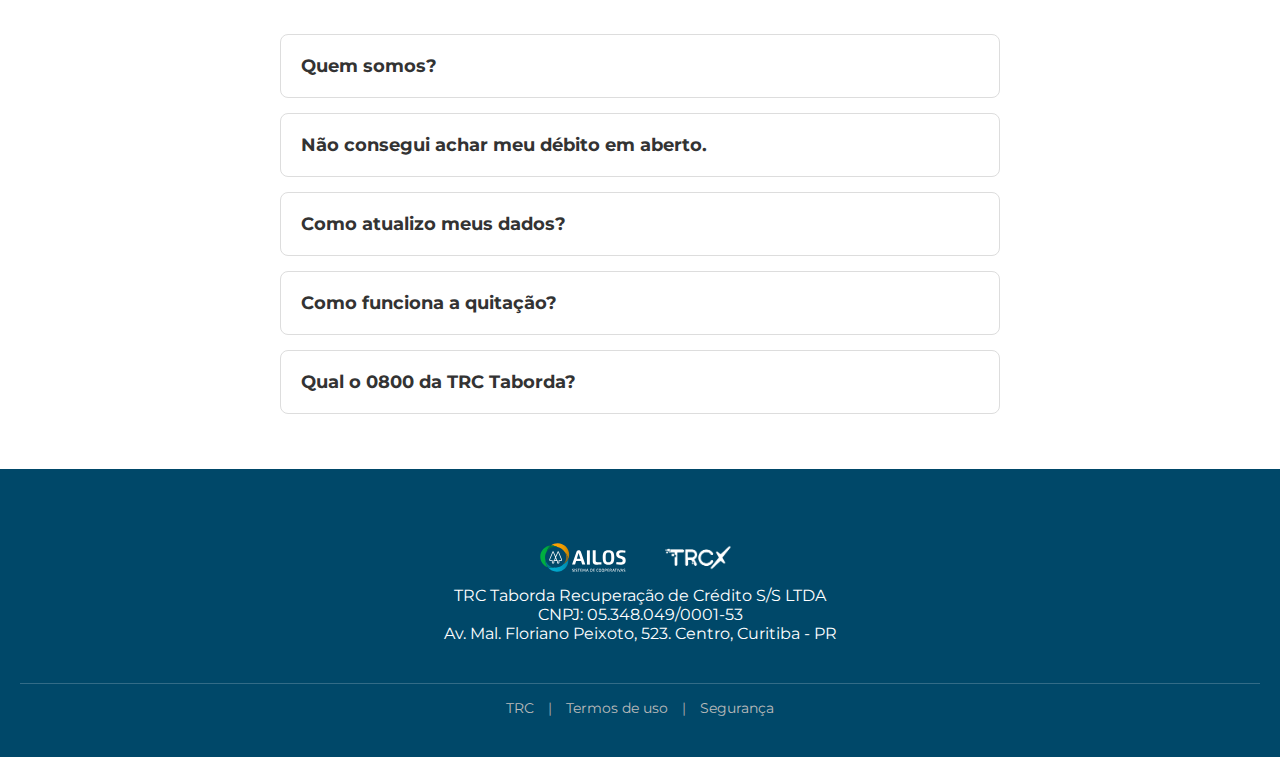
==== commit cb013685: "Update index.html" ====
--- a/index.html
+++ b/index.html
@@ -157,8 +157,8 @@
                 <img src="./imagem/banner jud.jpg" alt="Banner" class="banner-img">
                 <div class="textet">
                     <h1>Precisa de atendimento judicial da Ailos?<br>
-                         Conte com nosso atendimento rápido <br>
-                        e eficiente para te ajudar!</h1>
+                         Entre em contato e receba suporte ágil <br>
+                         para suas demandas!</h1>
                     <a href="https://api.whatsapp.com/send/?phone=554130220412&text&type=phone_number&app_absent=0">Entre contato aqui</a>
                 </div>
             </div>
